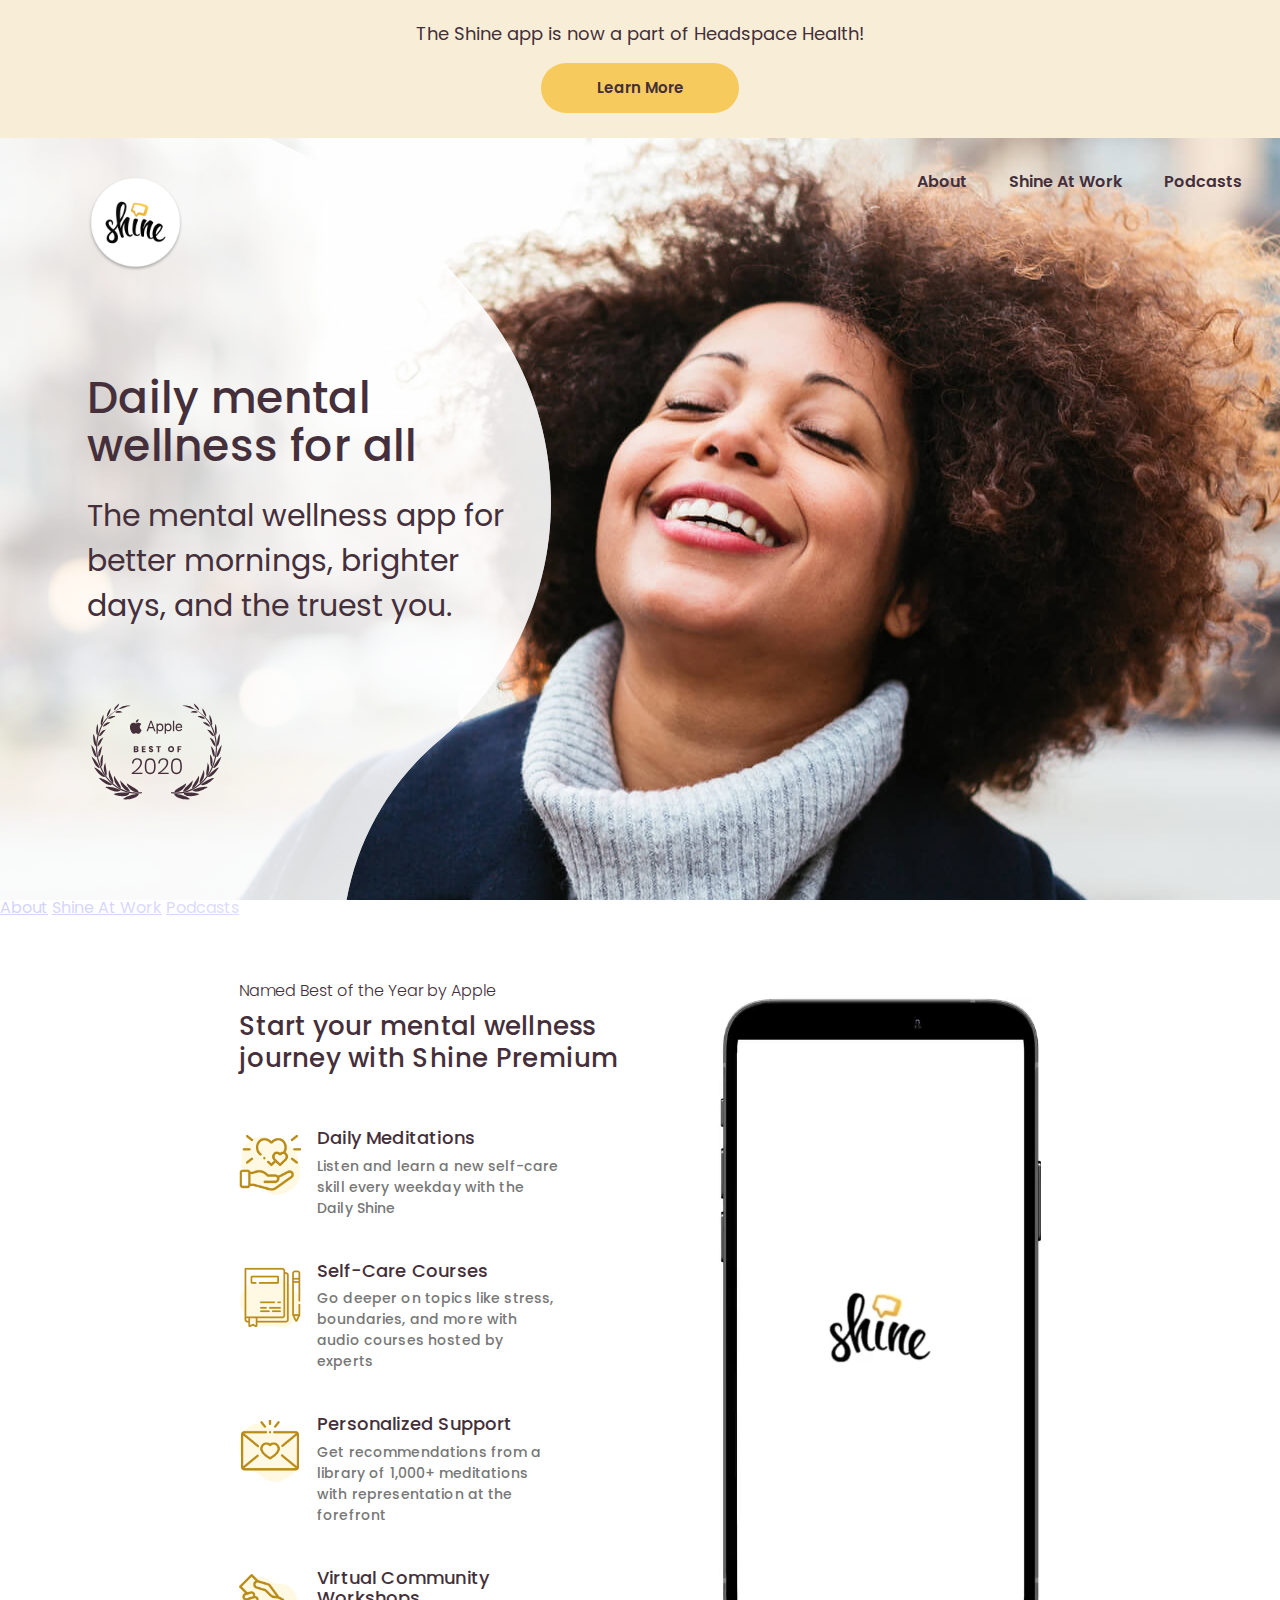
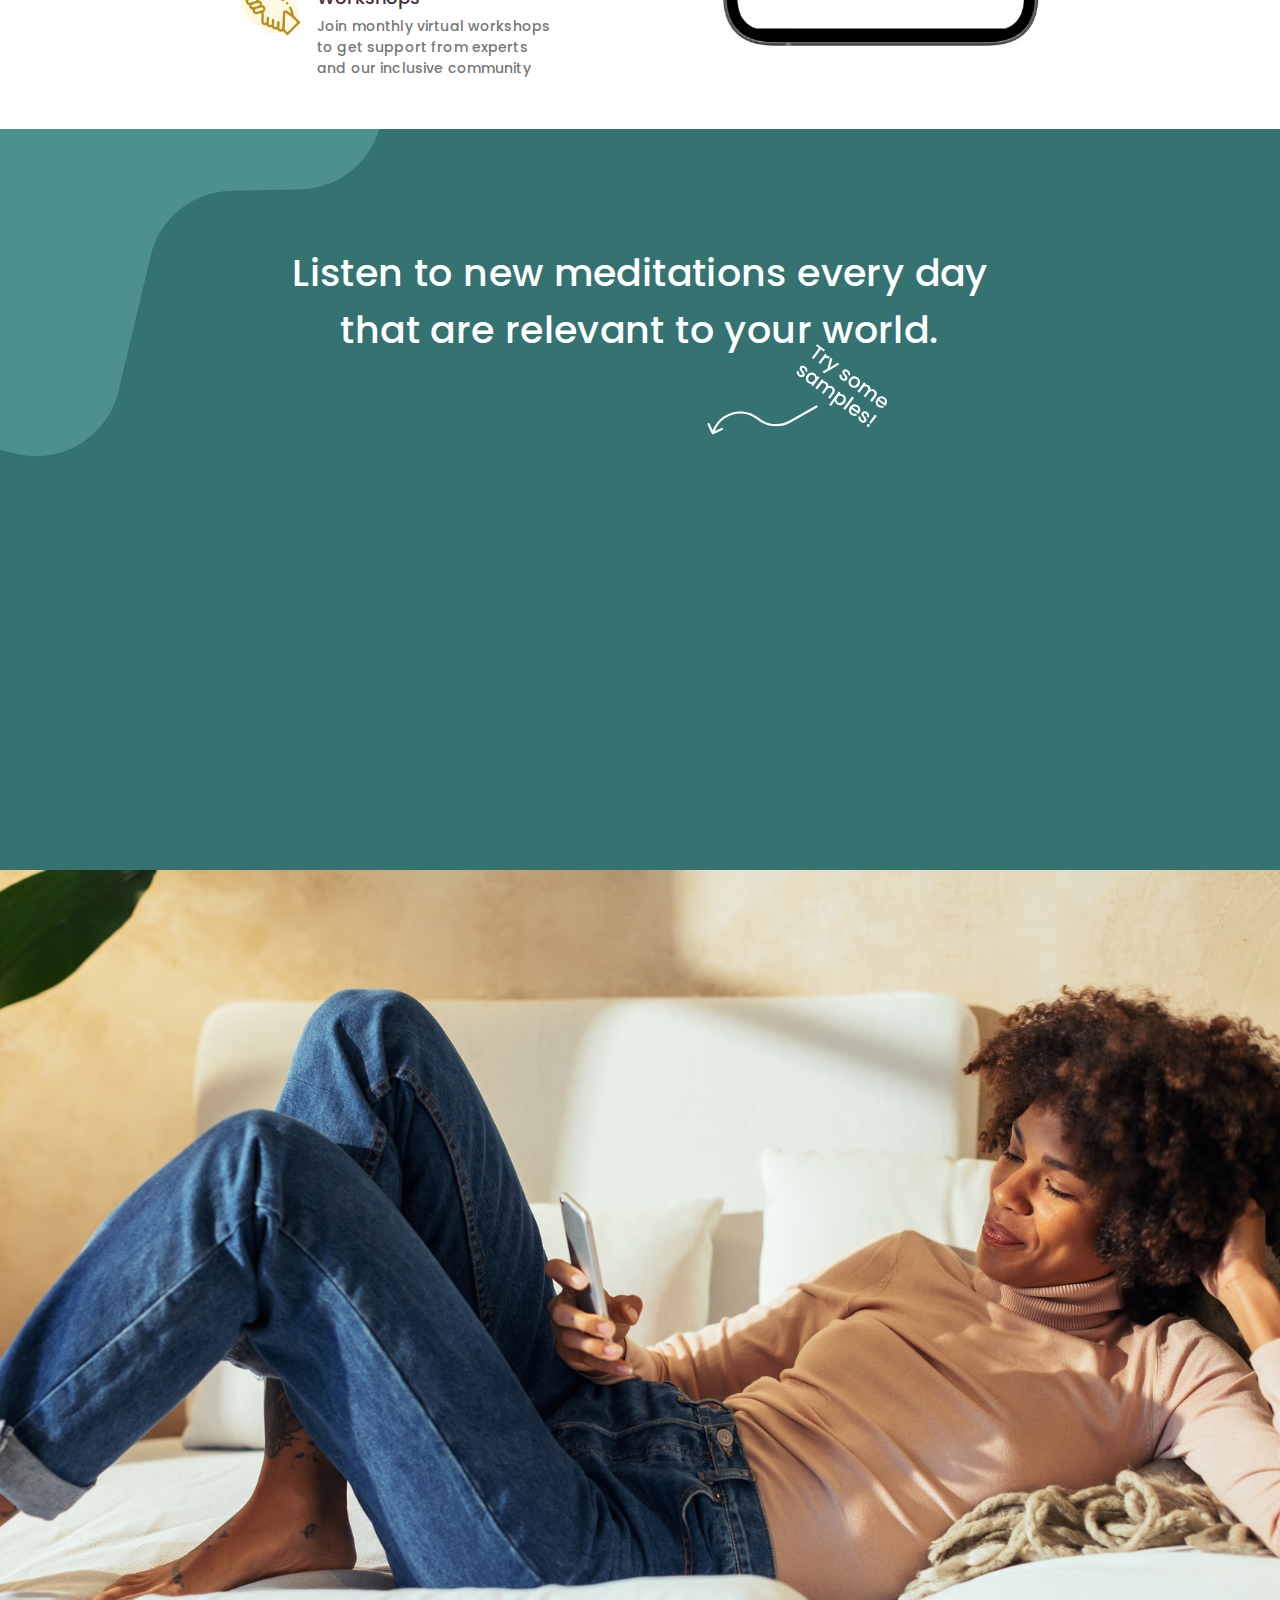
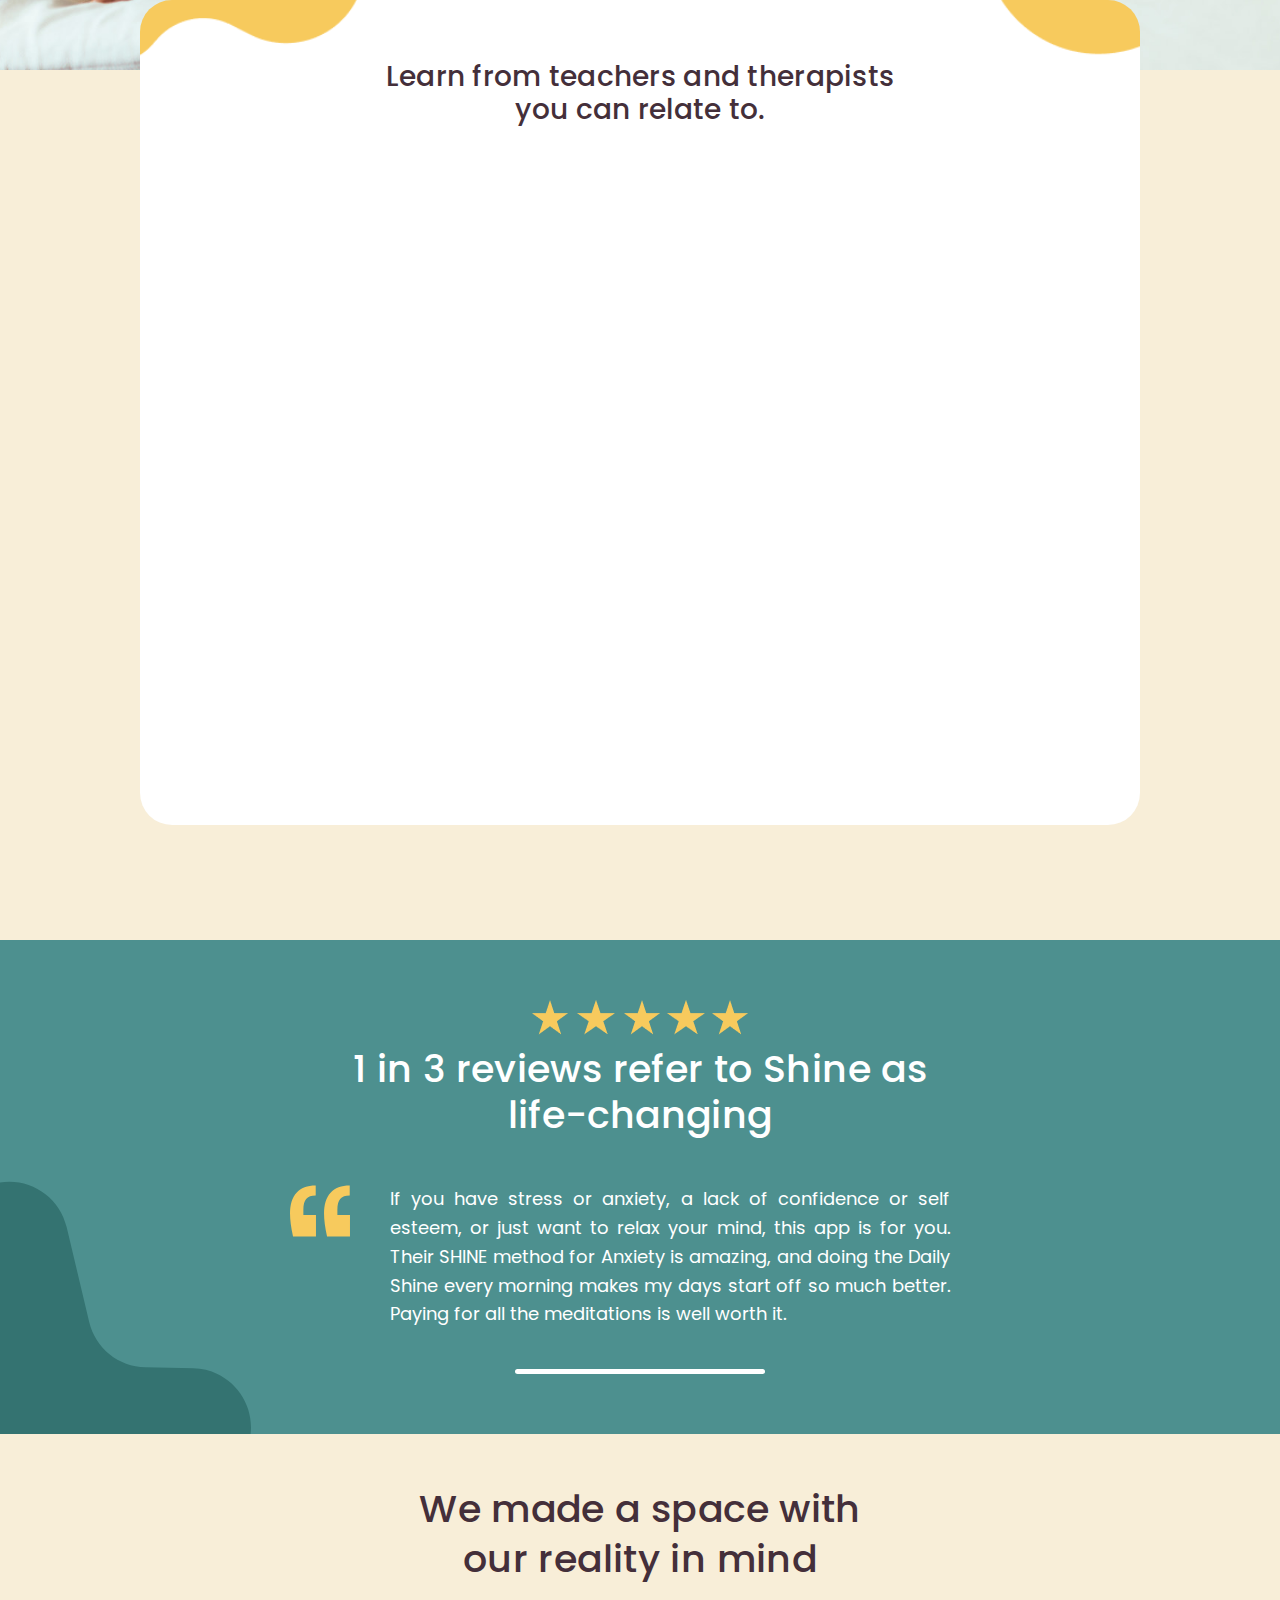
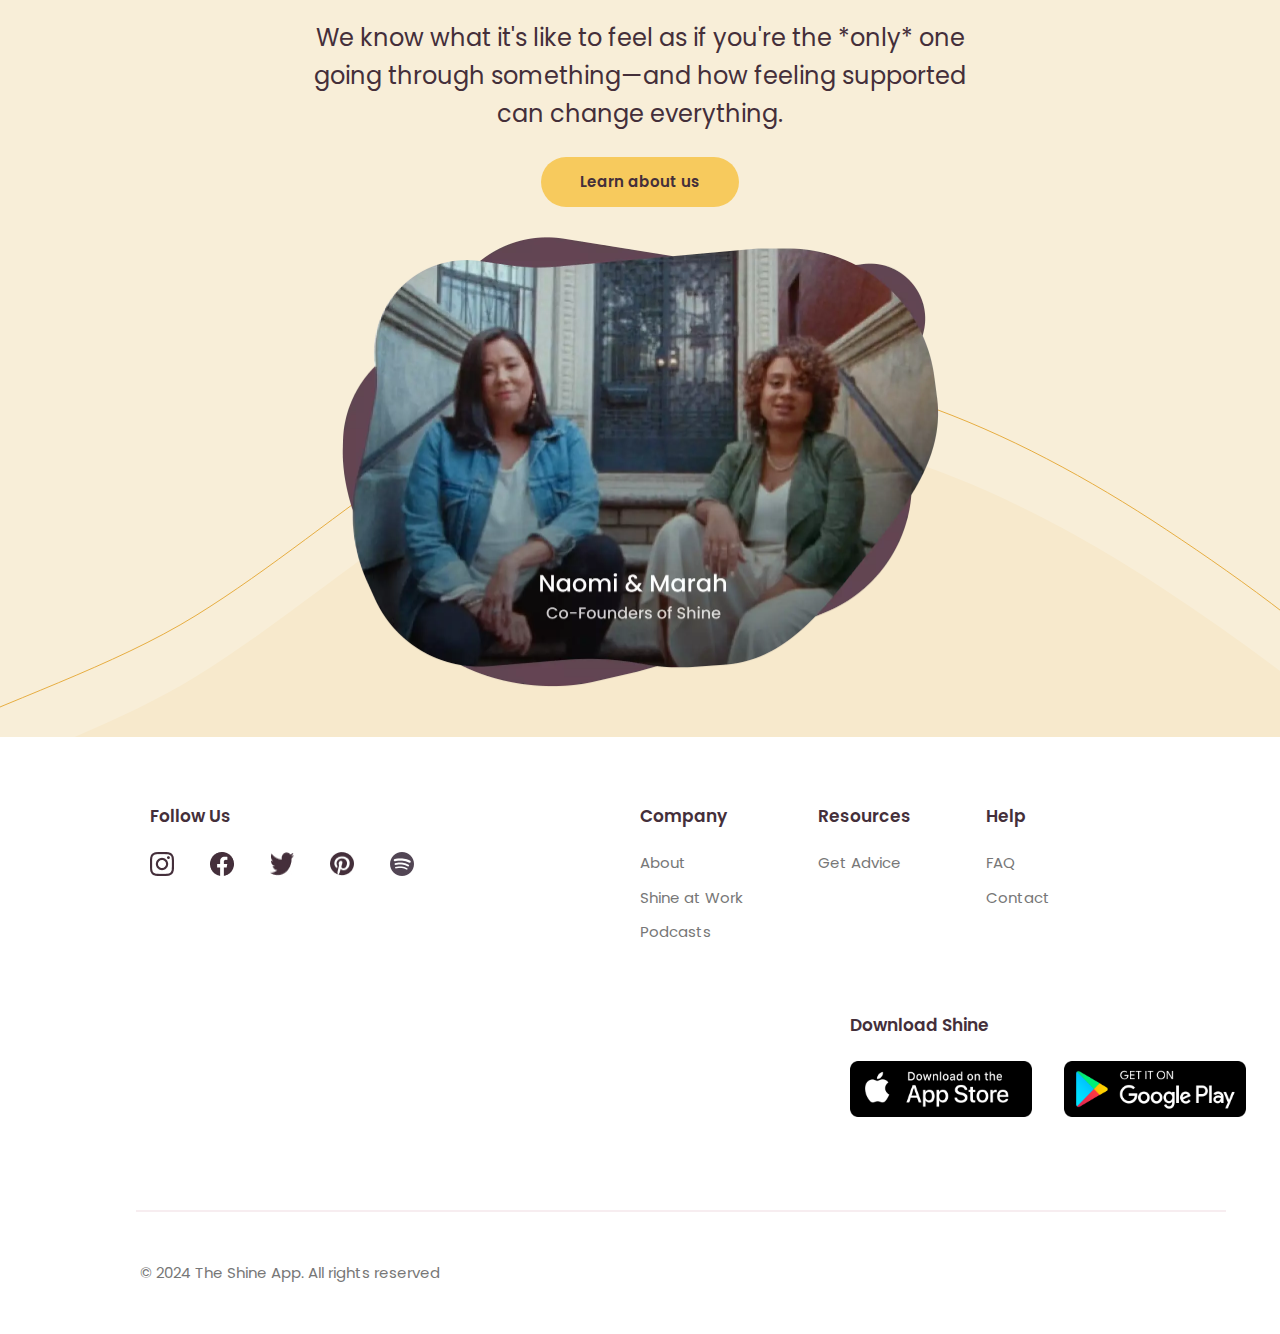
==== index.html @ 270f99bd "first commit" ====
<!DOCTYPE html>
<html lang="en">

<head>
    <meta charset="UTF-8">
    <meta name="viewport" content="width=device-width, initial-scale=1.0">
    <title>Shine | Calm Anxiety & Stress</title>
    <link rel="preconnect" href="https://fonts.googleapis.com">
    <link rel="preconnect" href="https://fonts.gstatic.com" crossorigin>
    <link
        href="https://fonts.googleapis.com/css2?family=Poppins:ital,wght@0,100;0,200;0,300;0,400;0,500;0,600;0,700;0,800;0,900;1,100;1,200;1,300;1,400;1,500;1,600;1,700;1,800;1,900&display=swap"
        rel="stylesheet">
    <link rel="stylesheet" href="reset.css">
    <link rel="stylesheet" href="style.css">
</head>

<body>
    <header class="header">
        <div class="header-yellow">
            <p class="header-yellow-paragraph">The Shine app is now a part of Headspace Health!</p>
            <button class="header-yellow-btn">Learn More</button>
        </div>
    </header>
    <main>
        <div class="first-screen-container">
            <svg width="551" height="785" fill="none" class="svg">
                <g opacity="0.9" clip-path="url(#clip0)">
                    <path
                        d="M455.409 137.593l20.507 23.854c112.828 131.241 96.575 329.398-36.131 440.5-123.924 103.75-130.777 291.961-14.728 404.453l20.814 20.17c55.683 53.98 72.308 136.7 41.801 208l-5.682 13.28c-41.912 97.95-151.024 148.43-252.814 116.98l-93.331-28.85a214.88 214.88 0 01-65.304-33.25l-364.333-272.46c-59.204-44.272-91.522-115.849-85.579-189.539l51.339-636.52c6.51-80.724 57.811-150.947 132.733-181.694l63.276-25.967c205.75-84.434 442.447-27.603 587.432 141.043z"
                        fill="#fff" fill-opacity="0.7"></path>
                    <path
                        d="M455.409 137.593l20.507 23.854c112.828 131.241 96.575 329.398-36.131 440.5-123.924 103.75-130.777 291.961-14.728 404.453l20.814 20.17c55.683 53.98 72.308 136.7 41.801 208l-5.682 13.28c-41.912 97.95-151.024 148.43-252.814 116.98l-93.331-28.85a214.88 214.88 0 01-65.304-33.25l-364.333-272.46c-59.204-44.272-91.522-115.849-85.579-189.539l51.339-636.52c6.51-80.724 57.811-150.947 132.733-181.694l63.276-25.967c205.75-84.434 442.447-27.603 587.432 141.043z"
                        fill="url(#paint0_radial)"></path>
                </g>
                <defs>
                    <radialGradient id="paint0_radial" cx="0" cy="0" r="1" gradientUnits="userSpaceOnUse"
                        gradientTransform="matrix(634.50016 24.50003 -20.54502 532.0735 -94.5 398.5)">
                        <stop stop-color="#fff" stop-opacity="0"></stop>
                        <stop offset="1" stop-color="#fff"></stop>
                    </radialGradient>
                    <clipPath id="clip0">
                        <path fill="#fff" d="M0 0h551v785H0z"></path>
                    </clipPath>
                </defs>
            </svg>
            <div class="white-container"></div>
            <nav class="first-screen-nav">
                <a href="">
                    <img class="first-screen-logo" src="./images/shine-logo.png" alt="Shine Logo">
                </a>
                <div class="first-screen-link-container">
                    <a class="first-screen-link" href="#">About</a>
                    <a class="first-screen-link" href="#">Shine At Work</a>
                    <a class="first-screen-link" href="#">Podcasts</a>
                    <a href="#menu" class="hamburger-menu">
                        <div></div>
                        <div></div>
                        <div></div>
                    </a>
                </div>
            </nav>
            <div class="first-screen-text-container">
                <h1 class="first-screen-title">Daily mental wellness for all</h1>
                <p class="first-screen-paragraph">The mental wellness app for better mornings, brighter days, and
                    the truest you.</p>
                <img class="first-screen-text-container-img" src="./images/apple-best.svg" alt="Apple Best">
            </div>
        </div>
        <nav class="menu-screen-container">
            <a class="menu-link" href="#">About</a>
            <a class="cross-button">
                <span></span>
                <span></span>
            </a>
            <a class="menu-link" href="#">Shine At Work</a>
            <a class="menu-link" href="#">Podcasts</a>
        </nav>
        <div class="second-screen-container">
            <section class="second-screen-content-container">
                <p class="second-screen-paragraph">Named Best of the Year by Apple</p>
                <h2 class="second-screen-title">Start your mental wellness journey with Shine Premium</h2>
                <article class="second-screen-article">
                    <img class="second-screen-article-img" src="./images/meditation.png" alt="meditation">
                    <div class="second-screen-article-container">
                        <h3 class="second-screen-article-title">Daily Meditations</h3>
                        <p class="second-screen-article-paragraph">Listen and learn a new self-care skill every weekday
                            with
                            the Daily Shine</p>
                    </div>
                </article>
                <article class="second-screen-article">
                    <img class="second-screen-article-img" src="./images/note.png" alt="note">
                    <div class="second-screen-article-container">
                        <h3 class="second-screen-article-title">Self-Care Courses</h3>
                        <p class="second-screen-article-paragraph">Go deeper on topics like stress, boundaries, and more
                            with audio courses hosted by experts</p>
                    </div>
                </article>
                <article class="second-screen-article">
                    <img class="second-screen-article-img" src="./images/mail.png" alt="mail">
                    <div class="second-screen-article-container">
                        <h3 class="second-screen-article-title">Personalized Support</h3>
                        <p class="second-screen-article-paragraph">Get recommendations from a library of 1,000+
                            meditations with representation at the forefront</p>
                    </div>
                </article>
                <article class="second-screen-article">
                    <img class="second-screen-article-img" src="./images/community-icon.png" alt="community">
                    <div class="second-screen-article-container">
                        <h3 class="second-screen-article-title">Virtual Community Workshops</h3>
                        <p class="second-screen-article-paragraph">Join monthly virtual workshops to get support from
                            experts and our inclusive community</p>
                    </div>
                </article>
            </section>
            <video class="video-mobile" autoplay loop playsinline muted>
                <source src="./videos/shine_video_mobile.mp4" type="video/mp4">
            </video>
        </div>
        <div class="third-screen-container">
            <h3 class="third-screen-title">Listen to new meditations every day that are relevant to your world.</h3>
            <div class="cards-container">
                <img class="some-samples-img" src="./images/library-sample-arrow.svg" alt="library-sample-arrow">
                <div class="card">
                    <img class="card-img-big" src="./images/track-purple.jpg" alt="track-purple">
                    <img class="card-img-play" src="./images/play-button.svg" alt="play-button">
                    <p class="card-text1">Tiffany Walker</p>
                    <p class="card-text2">Representation Burnout</p>
                </div>
                <div class="card">
                    <img class="card-img-big" src="./images/teal_2.jpg" alt="teal_2">
                    <img class="card-img-play" src="./images/play-button.svg" alt="play-button">
                    <p class="card-text1">Tiffany Walker</p>
                    <p class="card-text2">Focus On What You Can Control</p>
                </div>
                <div class="card">
                    <img class="card-img-big" src="./images/teal_1.jpg" alt="teal_1">
                    <img class="card-img-play" src="./images/play-button.svg" alt="play-button">
                    <p class="card-text1">Jamila Reddy</p>
                    <p class="card-text2">Conquer Your Inner Critic</p>
                </div>
                <div class="card">
                    <img class="card-img-big" src="./images/teal.jpg" alt="teal">
                    <img class="card-img-play" src="./images/play-button.svg" alt="play-button">
                    <p class="card-text1">Mel Chanté</p>
                    <p class="card-text2">Honor Your Whole Self</p>
                </div>
                <div class="card">
                    <img class="card-img-big" src="./images/track-teal.jpg" alt="track-teal">
                    <img class="card-img-play" src="./images/play-button.svg" alt="play-button">
                    <p class="card-text1">Aisha Beau</p>
                    <p class="card-text2">Love Your Small Wins</p>
                </div>
                <div class="card">
                    <img class="card-img-big" src="./images/track-purple.jpg" alt="track-purple">
                    <img class="card-img-play" src="./images/play-button.svg" alt="play-button">
                    <p class="card-text1">Jor-El Caraballo</p>
                    <p class="card-text2">Permission to Take Up Space</p>
                </div>
                <div class="card">
                    <img class="card-img-big" src="./images/teal_2.jpg" alt="track-teal">
                    <img class="card-img-play" src="./images/play-button.svg" alt="play-button">
                    <p class="card-text1">Elisha Mudly</p>
                    <p class="card-text2">Practice Acceptance</p>
                </div>
            </div>
        </div>
        <div class="fourth-screen-container">
            <img class="fourth-screen-img" src="./images/expert-section-bg-image.jpg" alt="expert-section-bg-image">
            <div class="fourth-screen-teachers">
                <div class="fourth-screen-teachers-container">
                    <h3 class="fourth-screen-teachers-title">Learn from teachers and therapists you can relate to.
                    </h3>
                    <div class="teachers">
                        <img class="teachers-img" src="./images/joy.webp" alt="joy">
                        <h3 class="teachers-title">Joy Ofodu</h3>
                        <p class="teachers-text">Daily Shine Host</p>
                    </div>
                    <div class="teachers">
                        <img class="teachers-img" src="./images/jamila.webp" alt="jamila">
                        <h3 class="teachers-title">Jamila Reddy
                        </h3>
                        <p class="teachers-text">Meditation Host
                        </p>
                    </div>
                    <div class="teachers">
                        <img class="teachers-img" src="./images/jor.webp" alt="jor">
                        <h3 class="teachers-title">Jor-El Caraballo, L.M.H.C.
                        </h3>
                        <p class="teachers-text">Therapist
                        </p>
                    </div>
                    <div class="teachers">
                        <img class="teachers-img" src="./images/elisha.webp" alt="elisha">
                        <h3 class="teachers-title">Elisha Mudly, L.M.S.W.
                        </h3>
                        <p class="teachers-text">Mindfulness Teacher
                        </p>
                    </div>
                    <div class="teachers">
                        <img class="teachers-img" src="./images/jen.webp" alt="jen">
                        <h3 class="teachers-title">Jen Kluczkowski
                        </h3>
                        <p class="teachers-text">Yoga & Meditation Teacher, Holistic Health Coach
                        </p>
                    </div>
                    <div class="teachers">
                        <img class="teachers-img" src="./images/jezz.webp" alt="jezz">
                        <h3 class="teachers-title">Jezz Chung
                        </h3>
                        <p class="teachers-text">DE&I Facilitator & Leader
                        </p>
                    </div>
                </div>
            </div>
        </div>
        <div class="fifth-screen-container">
            <img src="./images/stars.png" alt="stars">
            <h3 class="fifth-screen-title">1 in 3 reviews refer to Shine as life-changing</h3>
            <div class="chitate">
                <img class="chitate-img" src="./images/quote.svg" alt="quote">
                <p class="chitate-text" id="paragraph-0">
                    If you have stress or anxiety, a lack of confidence or self esteem, or just want to relax your mind,
                    this app is for
                    you. Their SHINE method for Anxiety is amazing, and doing the Daily Shine every morning makes my
                    days start off so much
                    better. Paying for all the meditations is well worth it.
                </p>
                <p class="chitate-text" id="paragraph-1">
                    I have purchased reflection journals and listened to other apps but this one is different. This app
                    is perfect because
                    in their voices is my voice, my experiences. Every episode so far has resonated deeply with me as a
                    Latina who often
                    suffers from imposter syndrome.
                </p>
                <p class="chitate-text" id="paragraph-2">
                    This is so worth it! So inclusive and specific!! The amount of support and help is amazing. Great
                    community. I can't
                    afford therapy and this has helped me more than any therapist. I loved it so much I bought my twin
                    sister and bestie a
                    membership.
                </p>
                <p class="chitate-text" id="paragraph-3">I was never really taught anything about self-care or
                    self-healing nor healthy
                    coping skills. This
                    app has really helped
                    open that door for me. I'm a single mother of 5 so life can really be challenging at times, Shine
                    helps ground me and
                    remind me I'm in control.</p>
                <p class="chitate-text" id="paragraph-4">
                    All the mental health tools I was searching for put together into one amazing app. It's a gratitude
                    journal,
                    inspirational podcast library, meditation library, daily affirmation subscription, and community of
                    mental health
                    positive people. Please give this a try!
                </p>
            </div>
            <div class="progress-bar">
                <div class="progress"></div>
            </div>
        </div>
        <div class="sixth-screen-container">
            <h3 class="sixth-screen-title">We made a space with our reality in mind</h3>
            <p class="sixth-screen-paragraph">We know what it's like to feel as if you're the *only* one going through
                something—and how feeling
                supported can change
                everything.</p>
            <button class="header-yellow-btn sixth-screen-btn">Learn about us</button>
            <img class="sixth-screen-img" src="./images/naomi_and_marah.webp" alt="naomi_and_marah">
        </div>
    </main>
    <footer class="footer-container">
        <div class="bottom-container">
            <div class="follow-us-container">
                <p class="follow-us-title">Follow Us</p>
                <img class="follow-us-img" src="./images/instagram-icon.jpg" alt="instagram-icon">
                <img class="follow-us-img" src="./images/facebook-icon.jpg" alt="facebook-icon">
                <img class="follow-us-img" src="./images/twitter-icon.jpg" alt="twitter-icon">
                <img class="follow-us-img" src="./images/pinterest-icon.jpg" alt="pinterest-icon">
                <img class="follow-us-img" src="./images/spotify-icon.jpg" alt="spotify-icon">
            </div>
            <div class="other-info-container">
                <div class="company-info-container">
                    <p class="company-info-title">Company</p>
                    <a class="company-info-link" href="#">About</a>
                    <a class="company-info-link" href="#">Shine at Work</a>
                    <a class="company-info-link" href="#">Podcasts</a>
                </div>
                <div class="resources-info-container">
                    <p class="resources-info-title">Resources</p>
                    <a class="resources-info-link" href="#">Get Advice</a>
                </div>
                <div class="help-info-container">
                    <p class="help-info-title">Help</p>
                    <a class="help-info-link" href="#">FAQ</a>
                    <a class="help-info-link" href="#">Contact</a>
                </div>
            </div>
            <div class="download-shine-container">
                <p class="download-shine-title">Download Shine
                </p>
                <div class="download-shine-btn">
                    <a href="#"><img class="download-shine-img" src="./images/apple-store-badge-with-border.png"
                            alt="apple-store-badge-with-border"></a>
                    <a href="#"><img class="download-shine-img" src="./images/google-play-badge.png"
                            alt="google-play-badge"></a>
                </div>
            </div>
        </div>
        <div class="line-bottom">
        </div>
        <div class="shine-app">
            <p class="shine-app-text">© 2024 The Shine App. All rights reserved</p>
        </div>
    </footer>
    <script>
        document.addEventListener("DOMContentLoaded", function () {
            const cards = document.querySelectorAll('.cards-container .card');
            const teachers = document.querySelectorAll('.teachers');
            const observer = new IntersectionObserver((entries, observer) => {
                entries.forEach((entry, index) => {
                    if (entry.isIntersecting) {
                        // Додаємо затримку для кожної картки
                        setTimeout(() => {
                            entry.target.classList.add('show');
                        }, index * 200); // 200ms затримки між появою кожної картки

                        observer.unobserve(entry.target);
                    }
                });
            }, {
                threshold: 0.1
            });

            cards.forEach(card => {
                observer.observe(card);
            });
            teachers.forEach(teacher => {
                observer.observe(teacher);
            });
        });
    </script>
    <script>
        const paragraphs = document.querySelectorAll('.chitate-text');
        const progressBar = document.querySelector('.progress');
        let currentIndex = 0;
        const duration = 10000; // Тривалість анімації прогрес-бару

        function showParagraph(index) {
            // Показуємо тільки потрібний параграф
            paragraphs.forEach((p, i) => {
                p.classList.toggle('active', i === index);
            });

            // Перезапускаємо прогрес-бар
            progressBar.style.transition = 'none'; // Вимикаємо анімацію для миттєвого скидання
            progressBar.style.width = '0%'; // Скидаємо прогрес
            setTimeout(() => {
                progressBar.style.transition = `width ${duration}ms linear`; // Встановлюємо анімацію знову
                progressBar.style.width = '100%'; // Починаємо заповнення
            }, 50); // Невелика затримка для перезапуску
        }

        function nextParagraph() {
            currentIndex = (currentIndex + 1) % paragraphs.length;
            showParagraph(currentIndex);
        }

        // Початкова ініціалізація
        showParagraph(currentIndex);

        // Кожні 10 секунд змінюємо параграф
        setInterval(nextParagraph, duration);

    </script>
    <script>
        const burgerMenu = document.querySelector('.hamburger-menu');
        const menuScreen = document.querySelector('.menu-screen-container');
        const crossButton = document.querySelector('.cross-button');

        // Відкриття меню
        burgerMenu.addEventListener('click', () => {
            menuScreen.classList.add('open');
            document.body.style.overflow = 'hidden'; // Блокуємо вертикальний скрол
        });

        // Закриття меню
        crossButton.addEventListener('click', () => {
            menuScreen.classList.remove('open');
            document.body.style.overflow = ''; // Відновлюємо вертикальний скрол
        });
    </script>
</body>

</html>
---- style.css ----
body {
    margin: 0;
    font-family: Poppins, sans-serif;
    overflow-x: hidden;
    width: 100vw;
}

.header-yellow {
    display: flex;
    flex-direction: column;
    justify-content: center;
    align-items: center;
    background-color: rgb(248, 238, 216);
    height: 98px;
    padding: 20px;
}

.header-yellow-paragraph {
    margin: 0;
    font-size: 18px;
    font-weight: normal;
    font-style: normal;
    margin-bottom: 20px;
    color: rgb(68, 47, 58);
    text-align: center;
}

.header-yellow-btn {
    background-color: rgb(247, 202, 93);
    border: none;
    border-radius: 47px;
    font-family: Poppins, sans-serif;
    font-size: 15px;
    font-weight: 600;
    line-height: 22px;
    color: rgb(68, 47, 58);
    cursor: pointer;
    box-sizing: border-box;
    width: 198px;
    height: 50px;
    transition: background-color 0.5s;
}

.header-yellow-btn:hover {
    background: rgb(228, 164, 44);
    cursor: pointer;
}

.first-screen-container {
    background-image: url(./images/bg_first_screen.jpg);
    background-position: center -120px;
    display: block;
    position: relative;
    /* width: 100vw; */
}

.svg {
    position: absolute;
    z-index: 1;
}

.first-screen-nav {
    position: relative;
    display: flex;
    justify-content: space-between;
    z-index: 2;
}

.first-screen-logo {
    width: 97px;
    height: 97px;
    margin-left: 87px;
    margin-top: 36px;
}

.first-screen-link-container {
    margin-top: 36px;
}

.first-screen-link {
    margin-right: 38px;
    text-decoration: none;
    color: rgb(68, 47, 58);
    font-style: normal;
    font-weight: 600;
    font-size: 16px;
    transition: color 0.3s linear;
    padding-bottom: 3px;
    border-bottom: 2px solid transparent;
}

.first-screen-link:hover {
    border-bottom: 2px solid;
}

.hamburger-menu {
    width: 26.65px;
    height: 26.65px;
    display: none;
    flex-direction: column;
    justify-content: space-around;
    cursor: pointer;
    margin-top: 5px;
    margin-right: 45px;
}

.hamburger-menu div {
    display: block;
    width: 100%;
    height: 2px;
    /* Висота кожної лінії */
    background-color: black;
    /* Чорний колір ліній */
}

.first-screen-text-container {
    position: relative;
    display: flex;
    flex-direction: column;
    z-index: 2;
    margin-left: 87px;
    margin-top: 100px;
}

.first-screen-title {
    width: 410px;
    color: rgb(68, 47, 58);
    font-size: 44px;
    font-style: normal;
    font-weight: 500;
    letter-spacing: 0.44px;
    line-height: 48.4px;
    margin-bottom: 22px;
}

.first-screen-paragraph {
    width: 425px;
    font-size: 30px;
    font-style: normal;
    font-weight: 400;
    color: rgb(68, 47, 58);
    margin-bottom: 74px;
    line-height: 45px;
}

.first-screen-text-container-img {
    width: 139px;
    height: 101px;
    margin-bottom: 97px;
}

.second-screen-container {
    display: flex;
    justify-content: center;
    flex-direction: row;
    margin: 50px 0;
}

.video-mobile {
    width: 322px;
    margin-left: 40px;
}

.second-screen-content-container {
    max-width: 440px;
}

.second-screen-paragraph {
    color: rgb(68, 47, 58);
    font-size: 16px;
    font-style: normal;
    font-weight: 300;
    line-height: 17.6px;
    margin-top: 16px;
    margin-bottom: 12px;
}

.second-screen-title {
    color: rgb(68, 47, 58);
    font-size: 26px;
    font-style: normal;
    font-weight: 500;
    letter-spacing: 0.26px;
    line-height: 31.2px;
    margin-bottom: 60px;
}

.second-screen-article {
    display: flex;
    flex-direction: row;
    max-width: 320px;
    margin-bottom: 48px;
}

.second-screen-article-img {
    width: 62px;
    height: 62px;
}

.second-screen-article-container {
    margin-left: 16px;
}

.second-screen-article-title {
    margin-top: -6px;
    margin-bottom: 8px;
    color: rgb(68, 47, 58);
    font-size: 18px;
    font-style: normal;
    font-weight: 500;
    letter-spacing: 0.18px;
    line-height: 19.8px;
}

.second-screen-article-paragraph {
    color: rgb(119, 119, 119);
    font-size: 14px;
    font-style: normal;
    font-weight: 500;
    letter-spacing: 0.14px;
    line-height: 21px;
}

.second-screen-article:last-of-type {
    margin-bottom: 0;
}

.third-screen-container {
    background-image: url(./images/green_bg.svg);
    background-repeat: no-repeat;
    background-position: left top;
    background-size: 30%;
    background-color: rgb(52, 115, 113);
    display: flex;
    flex-direction: column;
    justify-content: start;
    align-items: center;
    /* max-width: 1824px; */
    padding-bottom: 80px;
}

.third-screen-title {
    color: rgb(255, 255, 255);
    font-size: 38px;
    font-style: normal;
    font-weight: 500;
    letter-spacing: 0.38px;
    line-height: 57px;
    max-width: 696px;
    text-align: center;
    margin-top: 115px;
    margin-bottom: 115px;
}

.some-samples-img {
    position: absolute;
    width: 213px;
    height: 150px;
    right: 0;
    bottom: 315px;
    z-index: 5;
    margin-right: 365px;
    animation: shake 4s infinite;
}

@keyframes shake {

    0%,
    90% {
        transform: translateY(0);
    }

    92.5% {
        transform: translateY(-10px);
    }

    95% {
        transform: translateY(10px);
    }

    97.5% {
        transform: translateY(-10px);
    }

    100% {
        transform: translateY(0);
    }
}

.cards-container {
    display: flex;
    justify-content: flex-start;
    /* Зміна вирівнювання на початок */
    align-items: center;
    position: relative;
    max-width: 100%;
    /* Додаємо обмеження ширини контейнера */
    padding: 0 5px;
    /* Додаємо відступи, щоб карточки не доходили до країв */
    box-sizing: border-box;
}

.card {
    position: relative;
    background-color: white;
    margin: 0 10px;
    border-radius: 5px;
    max-width: 354px;
    min-height: 317px;
    transition: transform 0.5s ease;
}

.card-img-big {
    z-index: 1;
    cursor: pointer;
    margin: 18px;
}

.card-img-play {
    position: absolute;
    top: 50%;
    left: 50%;
    transform: translate(-50%, -120%);
    z-index: 2;
    cursor: pointer;
}

.card-text1 {
    margin-left: 15px;
    margin-right: 15px;
    margin-top: 0;
    margin-bottom: 10px;
    color: rgb(119, 119, 119);
    font-size: 14px;
    font-style: normal;
    font-weight: 500;
    line-height: 18.2px;
}

.card-text2 {
    margin-top: 10px;
    margin-left: 15px;
    margin-right: 15px;
    margin-bottom: 40px;
    color: rgb(25, 25, 25);
    font-size: 24px;
    font-style: normal;
    font-weight: 600;
    line-height: 31.2px;
}

.card:nth-of-type(2)>.card-text2 {
    margin-top: 0;
    margin-bottom: 10px;
}

.card:nth-of-type(2)>.card-text1 {
    margin-bottom: 5px;
}

.card:nth-of-type(6)>.card-text2 {
    margin-top: 0;
    margin-bottom: 10px;
}

.card:nth-of-type(6)>.card-text1 {
    margin-bottom: 5px;
}

/* .card:last-of-type {
    max-width: 330px;
    margin-right: 0;
}

.card:last-of-type>.card-img-big {
    max-width: 290px;
} */

.cards-container .card {
    opacity: 0;
    transform: translateY(50px);
    /* Початкове положення з анімацією появи */
    transition: opacity 0.5s ease, transform 0.5s ease;
    position: relative;
}

.cards-container .card.show {
    opacity: 1;
    transform: translateY(0);
    /* Картка з'являється, переміщуючись вгору */
}

.card:hover {
    transform: translateY(-15px);
    /* Піднімається при наведенні */
}

/* Щоб поєднати обидві анімації, потрібно врахувати обидва стани */
.cards-container .card.show:hover {
    transform: translateY(-15px);
    /* Застосовує підйом при наведенні після появи */
}

/* Заміна зображення при наведенні на картку */
.cards-container .card:hover .card-img-play {
    content: url('./images/play-button-hover.svg');
    /* Темніша версія кнопки */
}

.fourth-screen-container {
    display: flex;
    justify-content: center;
    align-items: center;
    flex-direction: column;
    background-color: rgb(248, 238, 216);
}

.fourth-screen-img {
    /* width: 1824px; */
    width: 100vw;
    height: 800px;
    object-fit: cover;
}

.fourth-screen-teachers-container {
    display: flex;
    flex-flow: wrap;
    justify-content: center;
    max-width: 952px;
    background-color: rgb(255, 255, 255);
    background-image: url(./images/bg-4-block.png);
    background-repeat: no-repeat;
    background-size: contain;
    border-radius: 32px;
    margin-top: -70px;
    margin-bottom: 115px;
    padding: 0 24px;
}

.fourth-screen-teachers-title {
    color: rgb(68, 47, 58);
    font-size: 28px;
    font-style: normal;
    font-weight: 500;
    letter-spacing: 0.28px;
    line-height: 33.6px;
    /* margin-left: 200px; */
    margin-top: 60px;
    margin-bottom: 55px;
    max-width: 550px;
    text-align: center;
    margin-right: 150px;
    margin-left: 150px;
}

.teachers {
    display: flex;
    justify-content: center;
    align-items: center;
    flex-direction: column;
    margin-bottom: 35px;
    max-width: 260px;
    width: 100%;
    height: 100%;
    box-sizing: border-box;
    flex-shrink: 0;
    opacity: 0;
    transform: translateY(50px);
    /* Початкове положення з анімацією появи */
    transition: opacity 0.5s ease, transform 0.5s ease;
}

.teachers.show {
    opacity: 1;
    transform: translateY(0);
    /* Елемент з'являється */
}

.teachers-img {
    width: 180px;
    height: 180px;
}

.teachers-title {
    display: block;
    color: rgb(68, 47, 58);
    font-size: 18px;
    font-style: normal;
    font-weight: 500;
    line-height: 27px;
    margin-top: 27px;
    margin-bottom: 2px;
    text-align: center;
    max-width: 260px;
    box-sizing: border-box;
}

.teachers-text {
    display: block;
    color: rgb(119, 119, 119);
    font-size: 16px;
    font-style: normal;
    font-weight: 400;
    line-height: 24px;
    margin-top: 2px;
    text-align: center;
    max-width: 260px;
    box-sizing: border-box;
}

.teachers:nth-of-type(5) {
    margin-bottom: 10px;
}

.teachers:nth-of-type(4),
.teachers:nth-of-type(5),
.teachers:nth-of-type(6) {
    margin-bottom: 60px;
}

.fifth-screen-container {
    display: flex;
    justify-content: center;
    align-items: center;
    flex-direction: column;
    background-image: url(./images/social-proof-section-blob.svg);
    background-repeat: no-repeat;
    background-position: left bottom;
    background-size: 20%;
    background-color: rgb(77, 144, 143);
    padding: 60px 0px;
}

.fifth-screen-title {
    margin: 8px 15px;
    color: rgb(255, 255, 255);
    font-size: 38px;
    font-style: normal;
    font-weight: 500;
    letter-spacing: 0.38px;
    line-height: 45.6px;
    text-align: center;
    max-width: 660px;
}

.chitate {
    display: flex;
    flex-direction: row;
    justify-content: center;
    position: relative;
}

.chitate-img {
    width: 60px;
    height: 51.5px;
    margin-top: 40px;
}

.chitate-content {
    position: relative;
}

.chitate-text {
    color: rgb(255, 255, 255);
    font-size: 18px;
    font-style: normal;
    font-weight: 400;
    line-height: 28.8px;
    padding: 40px 40px 20px 40px;
    max-width: 560px;
    text-align: justify;
    display: none;
}

.chitate-text.active {
    display: block;
}

.progress-bar {
    position: relative;
    width: 250px;
    height: 5px;
    background-color: rgba(52, 115, 113);
    margin-top: 20px;
    overflow: hidden;
    border-radius: 5px;
}

.progress {
    width: 0%;
    height: 100%;
    background-color: #ffffff;
    transition: width 10s linear;
}

.sixth-screen-container {
    background-color: rgb(248, 238, 216);
    padding: 50px;
    display: flex;
    justify-content: center;
    align-items: center;
    flex-direction: column;
    background-image: url(./images/shine-founders-background-blob.svg);
    background-origin: padding-box;
    background-position-x: 50%;
    background-position-y: 100%;
    background-repeat: no-repeat;
    background-size: 100%;
}

.sixth-screen-title {
    color: rgb(68, 47, 58);
    font-size: 38px;
    font-style: normal;
    font-weight: 500;
    letter-spacing: 0.38px;
    line-height: 49.4px;
    text-align: center;
    margin-bottom: 36px;
    max-width: 495px;
}

.sixth-screen-paragraph {
    color: rgb(68, 47, 58);
    font-size: 24px;
    font-style: normal;
    font-weight: 400;
    line-height: 38px;
    text-align: center;
    margin-bottom: 24px;
    max-width: 700px;
}

.sixth-screen-btn {
    margin-bottom: 30px;
}

.sixth-screen-img {
    width: 600px;
    height: 450.5px;
}

.footer-container {
    background-color: rgb(255, 255, 255);
}

.bottom-container {
    margin: 50px 150px;
    display: flex;
    flex-direction: row;
    flex-wrap: wrap;
}

.follow-us-container {
    width: 100%;
    max-width: 701px;
}

.follow-us-title {
    color: rgb(68, 47, 58);
    font-size: 17px;
    font-style: normal;
    font-weight: 600;
    line-height: 24px;
    margin-top: 17px;
    margin-bottom: 24px;
    width: 701px;
}

.follow-us-img {
    width: 24px;
    height: 24px;
    margin-right: 32px;
}

.other-info-container {
    display: flex;
    flex-direction: row;
    max-width: 850px;
    width: 100%;
}

.follow-us-container,
.other-info-container {
    flex: 1;
    /* Забезпечує рівний поділ простору між цими блоками */
    min-width: 300px;
    /* Мінімальна ширина, щоб блоки не зламувалися на дуже малих екранах*/
}

.company-info-container,
.resources-info-container,
.help-info-container {
    display: flex;
    flex-direction: column;
}

.company-info-container {
    width: 221.5px;
}

.company-info-title {
    color: rgb(68, 47, 58);
    font-size: 17px;
    font-style: normal;
    font-weight: 600;
    line-height: 24px;
    margin-top: 17px;
    margin-bottom: 24px;
}

.company-info-link {
    color: rgb(119, 119, 119);
    cursor: pointer;
    font-size: 15px;
    font-style: normal;
    font-weight: 400;
    line-height: 22.5px;
    text-align: left;
    text-decoration-color: rgb(119, 119, 119);
    text-decoration-line: none;
    text-decoration-style: solid;
    text-decoration-thickness: auto;
    margin-bottom: 12px;
}

.company-info-link:hover {
    color: rgb(68, 47, 58);
    text-decoration: underline;
}

.resources-info-container {
    width: 209px;
}

.resources-info-title {
    color: rgb(68, 47, 58);
    font-size: 17px;
    font-style: normal;
    font-weight: 600;
    line-height: 24px;
    margin-top: 17px;
    margin-bottom: 24px;
}

.resources-info-link {
    color: rgb(119, 119, 119);
    cursor: pointer;
    font-size: 15px;
    font-style: normal;
    font-weight: 400;
    line-height: 22.5px;
    text-align: left;
    text-decoration-color: rgb(119, 119, 119);
    text-decoration-line: none;
    text-decoration-style: solid;
    text-decoration-thickness: auto;
    margin-bottom: 12px;
}

.resources-info-link:hover {
    color: rgb(68, 47, 58);
    text-decoration: underline;
}

.help-info-container {
    width: 180px;
}

.help-info-title {
    color: rgb(68, 47, 58);
    font-size: 17px;
    font-style: normal;
    font-weight: 600;
    line-height: 24px;
    margin-top: 17px;
    margin-bottom: 24px;
}

.help-info-link {
    color: rgb(119, 119, 119);
    cursor: pointer;
    font-size: 15px;
    font-style: normal;
    font-weight: 400;
    line-height: 22.5px;
    text-align: left;
    text-decoration-color: rgb(119, 119, 119);
    text-decoration-line: none;
    text-decoration-style: solid;
    text-decoration-thickness: auto;
    margin-bottom: 12px;
}

.help-info-link:hover {
    color: rgb(68, 47, 58);
    text-decoration: underline;
}

.download-shine-container {
    /* width: 850px; */
    width: 100%;
    margin: 40px 0;
    margin-left: 700px;
}

.download-shine-title {
    color: rgb(68, 47, 58);
    font-size: 17px;
    font-style: normal;
    font-weight: 600;
    line-height: 24px;
    margin-top: 17px;
    margin-bottom: 24px;
}

.download-shine-img {
    width: 182px;
    height: 56px;
    margin-right: 32px;
}

.download-shine-btn {
    display: flex;
    flex-direction: row;
}

.line-bottom {
    border: 1px solid rgb(247, 237, 240);
    width: 85%;
    margin: 9px 136px;
}

.shine-app {
    display: flex;
    justify-content: flex-start;
    margin: 50px 0;
    margin-left: 140px;
}

.shine-app-text {
    color: rgb(119, 119, 119);
    font-size: 15px;
    font-style: normal;
    font-weight: 400;
    line-height: 22.5px;
}



@media (max-width: 1048px) {
    .first-screen-link {
        display: none;
    }

    .hamburger-menu {
        display: flex;
    }

    .menu-screen-container {
        position: fixed;
        top: 138px;
        left: -100%;
        width: 100%;
        height: 100%;
        background-color: rgb(248, 238, 216);
        display: flex;
        justify-content: center flex-start;
        flex-direction: column;
        align-items: center;
        transition: left 0.5s ease;
        z-index: 1000;
    }

    .menu-screen-container.open {
        left: 0;
    }

    .menu-link {
        margin-top: 43px;
        text-decoration: none;
        color: rgb(0, 0, 0);
        font-style: normal;
        font-weight: 600;
        font-size: 18px;
        transition: color 0.3s linear;
        padding-bottom: 3px;
        border-bottom: 2px solid transparent;
    }

    .menu-link:hover {
        border-bottom: 2px solid;
    }

    .hamburger-menu {
        display: flex;
        flex-direction: column;
        justify-content: space-around;
        cursor: pointer;
        margin-top: 5px;
        margin-right: 45px;
    }

    .hamburger-menu div {
        width: 100%;
        height: 2px;
        background-color: black;
    }

    .cross-button {
        position: absolute;
        top: 40px;
        right: 45px;
        width: 26.65px;
        height: 26.65px;
        cursor: pointer;
    }

    .cross-button span {
        position: absolute;
        width: 100%;
        height: 2px;
        background-color: black;
        top: 50%;
        left: 50%;
        transform-origin: center;
    }

    .cross-button span:first-child {
        transform: translate(-50%, -50%) rotate(45deg);
    }

    .cross-button span:last-child {
        transform: translate(-50%, -50%) rotate(-45deg);
    }

    .fourth-screen-teachers-container {
        margin-left: -18px;
    }

    .fourth-screen-img {
        height: 575px;
    }

    .some-samples-img {
        margin-right: 220px;
    }

    .download-shine-container {
        margin-left: 360px;
    }

    .bottom-container {
        margin: 50px 80px;
    }

    .line-bottom {
        width: 83%;
        margin: 9px 80px;
    }

    .shine-app {
        margin-left: 80px;
    }

    .follow-us-container {
        width: 100%;
        max-width: 362px;
    }

    .company-info-container {
        width: 154px;
    }

    .resources-info-container {
        width: 141px;
    }

}

@media only screen and (max-width: 990px) {
    .fourth-screen-teachers-container {
        max-width: 778px;
    }

    .teachers {
        max-width: 195px;
        width: 100%;
    }

    .teachers-img {
        width: 120px;
        height: 120px;
    }

    .some-samples-img {
        width: 142px;
        height: 100px;
        margin-right: 170px;
    }

    .fourth-screen-img {
        height: 530px;
    }
}

@media only screen and (max-width: 750px) {
    .fourth-screen-teachers-container {
        max-width: 579px;
        padding: 0 27px;
    }

    .fourth-screen-teachers-title {
        margin-top: 60px;
        margin-bottom: 55px;
        margin-left: 0;
        margin-right: 0;
    }

    .second-screen-container {
        margin: 50px 36px;
    }

    .video-mobile {
        margin: 0;
    }

    .second-screen-content-container {
        max-width: 336px;
    }

    .card {
        max-width: 224px;
        min-height: 180px;
    }

    .card-img-big {
        max-width: 201.5px;
        margin: 10px;
    }

    .card-img-play {
        transform: translate(-50%, -140%);
        width: 45px;
        height: 45px;
    }

    .card-text1 {
        margin-left: 11px;
        margin-right: 11px;
        margin-top: 0;
        margin-bottom: 10px;
        color: rgb(119, 119, 119);
        font-size: 12px;
        font-style: normal;
        font-weight: 500;
        line-height: 15.6px;
    }

    .card-text2 {
        margin-top: 10px;
        margin-left: 11px;
        margin-right: 11px;
        margin-bottom: 5px;
        color: rgb(25, 25, 25);
        font-size: 18px;
        font-style: normal;
        font-weight: 600;
        line-height: 23.4px;
    }

    .some-samples-img {
        top: -100px;
        margin-right: 123px;
    }

    .third-screen-container {
        padding-bottom: 20px;
    }

    .third-screen-title {
        max-width: 658px;
        margin-top: 50px;
    }

    .fourth-screen-img {
        height: 412px;
    }

    .chitate {
        flex-direction: column;
        align-items: center;
    }

    .chitate-img {
        width: 38px;
        height: 32px;
        margin-top: 10px;
        margin-bottom: -25px;
    }

    .chitate-text {
        padding: 0;
        padding-top: 37px;
        max-width: 647px;
    }

    .bottom-container {
        margin: 30px 50px;
    }

    .other-info-container {
        display: flex;
        flex-wrap: wrap;
        max-width: 618px;
        width: 100%;
    }

    .follow-us-container {
        max-width: 618px;
        width: 100%;
        margin-bottom: 40px;
        margin-right: 50px;
    }

    .follow-us-title {
        width: 618px;
    }

    .company-info-container {
        max-width: 250px;
        width: 100%;
        margin-right: 80px;
    }

    .company-info-title {
        max-width: 309px;
        width: 100%;
    }

    .resources-info-container {
        max-width: 250px;
        width: 100%;
    }

    .help-info-container {
        max-width: 370px;
        width: 100%;
    }

    .download-shine-container {
        margin-left: 0;
    }

    .download-shine-img {
        width: 160px;
        height: 46px;
        margin-right: 150px;
    }

    .line-bottom {
        margin-left: 50px;
    }

    .shine-app {
        margin: 25px;
        margin-left: 50px;
    }
}

@media only screen and (max-width: 665px) {
    .first-screen-container {
        height: 715px;
    }

    svg {
        display: none;
    }

    .first-screen-logo {
        margin-left: 24px;
    }

    .white-container {
        top: 280px;
        left: -350px;
        position: absolute;
        width: 700px;
        height: 437px;
        background: white;
        opacity: 0.925;
        border-radius: 0px 360px 0px 0px;
    }

    .first-screen-text-container {
        margin-left: 24px;
        margin-top: 205px;
    }

    .first-screen-title {
        line-height: 120%;
        text-align: left;
        max-width: 250px;
        margin: 35px 0px 5px;
        font-size: 27px;
        letter-spacing: 0.01em;
    }

    .first-screen-paragraph {
        text-align: left;
        margin: 4px 0px 25px;
        max-width: 240px;
        font-size: 17px;
        line-height: 26px;
    }

    .first-screen-text-container-img {
        width: 91px;
        height: 66px;
        margin-top: 25px;
    }

    .second-screen-container {
        flex-direction: column;
        align-items: center;
        margin: 50px 0;
    }

    .second-screen-content-container {
        max-width: 570px;
    }

    .second-screen-article {
        margin-left: 110px;
    }

    .second-screen-paragraph {
        text-align: center;
    }

    .second-screen-title {
        text-align: center;
        max-width: 570px;
    }

    .second-screen-article-img {
        width: 42px;
        height: 42px;
        margin-top: 10px;
    }

    .video-mobile {
        margin-top: 20px;
    }

    .third-screen-title {
        color: rgb(255, 255, 255);
        font-size: 24px;
        line-height: 35px;
        margin-top: 65px;
        margin-bottom: 90px;
    }

    .cards-container {
        margin: 50px 0;
    }

    .some-samples-img {
        top: -100px;
        margin-right: 110px;
    }

    .fourth-screen-img {
        height: 365px;
    }

    .fourth-screen-container {
        max-width: 646px;
        width: 100%;
    }

    .fourth-screen-teachers {
        max-width: 646px;
        width: 100%;
    }

    .fourth-screen-teachers-container {
        max-width: 646px;
        width: 100%;
        padding: 0;
        background-color: rgb(248, 238, 216);
        border-radius: 0;
        margin: 0;
    }

    .fifth-screen-container {
        padding-top: 35px;
    }

    .fifth-screen-title {
        font-style: normal;
        font-weight: 500;
        font-size: 24px;
        line-height: 120%;
        color: rgb(255, 255, 255);
        text-align: center;
        margin: 8px 15px;
    }

    .chitate-img {
        margin-top: 70px;
    }

    .chitate-text {
        font-size: 16px;
        width: 566px;
        margin-bottom: 80px;
    }

    .sixth-screen-title {
        font-style: normal;
        font-weight: 500;
        font-size: 28px;
        line-height: 130%;
        text-align: center;
        margin-top: 0px;
        margin-bottom: 12px;
        color: rgb(68, 47, 58);
    }

    .sixth-screen-paragraph {
        font-size: 20px;
        color: rgb(68, 47, 58);
        text-align: center;
        max-width: 700px;
        margin-top: 20px;
        line-height: 27px;
    }

    .sixth-screen-img {
        width: 546px;
        height: 410px;
    }

    .company-info-container {
        max-width: 274.5px;
        width: 100%;
        margin-right: 0;
    }
}

@media only screen and (max-width: 460px) {
    .header-yellow {
        height: 125px;
    }

    .header-yellow-paragraph {
        line-height: 25px;
    }

    .first-screen-container {
        height: 715px;
    }

    svg {
        display: none;
    }

    .first-screen-logo {
        margin-left: 24px;
    }

    .white-container {
        top: 280px;
        left: -350px;
        position: absolute;
        width: 700px;
        height: 437px;
        background: white;
        opacity: 0.925;
        border-radius: 0px 360px 0px 0px;
    }

    .first-screen-text-container {
        margin-left: 24px;
        margin-top: 205px;
    }

    .first-screen-title {
        line-height: 120%;
        text-align: left;
        max-width: 250px;
        margin: 35px 0px 5px;
        font-size: 27px;
        letter-spacing: 0.01em;
    }

    .first-screen-paragraph {
        text-align: left;
        margin: 4px 0px 25px;
        max-width: 240px;
        font-size: 17px;
        line-height: 26px;
    }

    .first-screen-text-container-img {
        width: 91px;
        height: 66px;
        margin-top: 25px;
    }

    .second-screen-container {
        flex-direction: column;
        align-items: center;
        margin: 50px 0;
    }

    .second-screen-content-container {
        max-width: 372px;
    }

    .second-screen-paragraph {
        text-align: center;
    }

    .second-screen-title {
        text-align: center;
        max-width: 371px;
    }

    .second-screen-article-img {
        width: 42px;
        height: 42px;
    }

    .second-screen-article {
        margin-left: 20px;
        align-items: center;
    }

    .second-screen-article-paragraph {
        width: 260px;
    }

    .video-mobile {
        margin-top: 20px;
    }

    .third-screen-container {
        padding-bottom: 45px;
    }

    .cards-container {
        padding: 0;
    }

    .some-samples-img {
        top: -100px;
        margin-right: 85px;
    }

    .third-screen-title {
        max-width: 400px;
        font-size: 24px;
        line-height: 35px;
        margin-top: 60px;
    }

    .fourth-screen-img {
        height: 250px;
    }

    .fourth-screen-teachers-container {
        background-color: rgb(248, 238, 216);
        margin: 0;
        border-radius: 0;
    }

    .fourth-screen-teachers-title {
        max-width: 395px;
    }

    .fifth-screen-container {
        max-width: 444px;
    }

    .fifth-screen-title {
        font-style: normal;
        font-weight: 500;
        font-size: 24px;
        line-height: 120%;
        color: rgb(255, 255, 255);
        text-align: center;
        margin: 8px 0;
        margin-right: 20px;
        max-width: 414px;
    }

    .chitate-img {
        margin-top: 35px;
    }

    .chitate-text {
        padding: 40px;
        font-size: 16px;
        line-height: 28px;
        max-width: 363px;
    }

    .sixth-screen-container {
        max-width: 360px;
        padding-left: 40px;
    }

    .sixth-screen-title {
        font-style: normal;
        font-weight: 500;
        font-size: 28px;
        line-height: 130%;
        text-align: center;
        margin-top: 0px;
        margin-bottom: 12px;
        color: rgb(68, 47, 58);
    }

    .sixth-screen-paragraph {
        font-family: Poppins;
        font-size: 20px;
        color: rgb(68, 47, 58);
        line-height: 30px;
        max-width: 344px;
        margin: 20px 0;
    }

    .sixth-screen-img {
        width: 344px;
        height: 258px;
    }

    .bottom-container {
        margin: 25px 35px;
    }

    .follow-us-container {
        max-width: 377px;
        width: 100%;
        margin-right: 0;
    }

    .follow-us-title {
        max-width: 377px;
        width: 100%;
    }

    .company-info-container {
        max-width: 188.5px;
        width: 100%;
        margin-right: 0;
    }

    .resources-info-container {
        max-width: 188.5px;
        width: 100%;
    }

    .download-shine-img {
        margin-right: 50px;
    }

    .line-bottom {
        margin: 9px 32.3px;
    }

    .shine-app {
        margin: 30px;
        margin-left: 32.3px;
    }
}
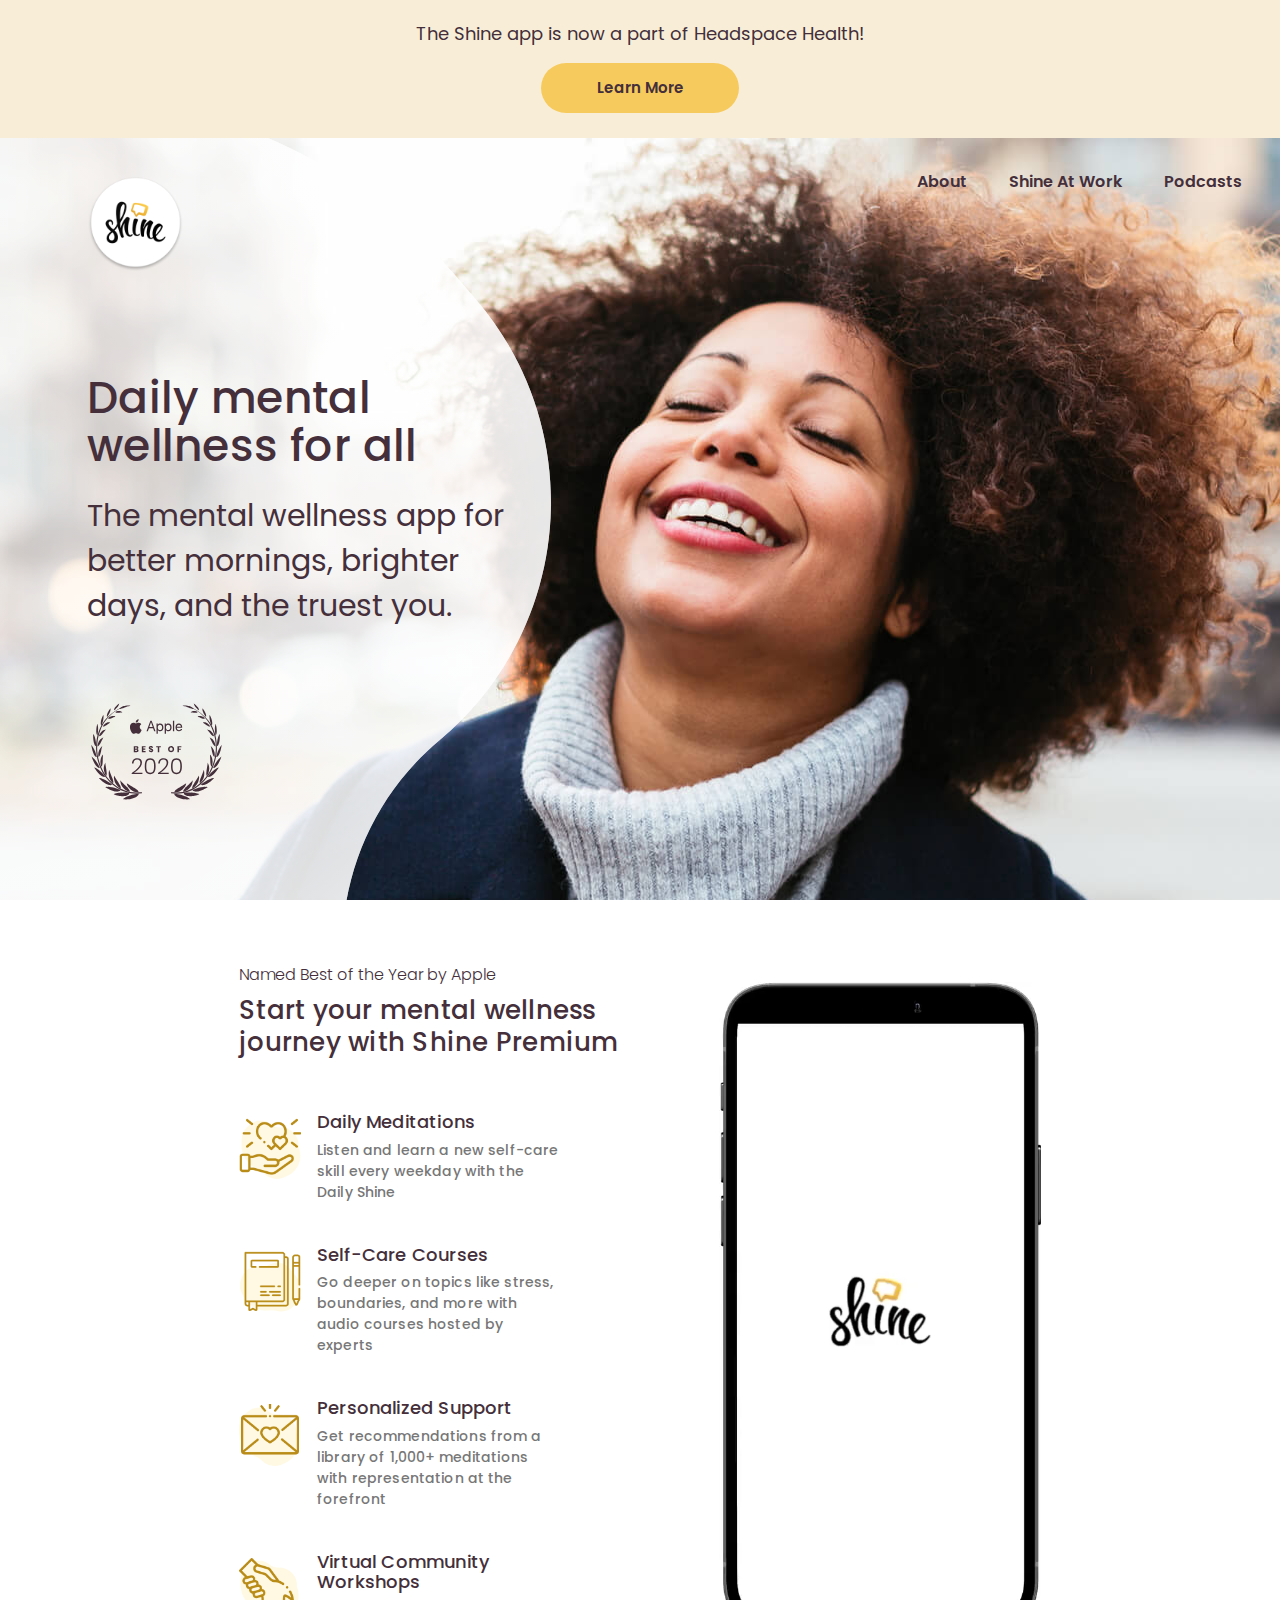
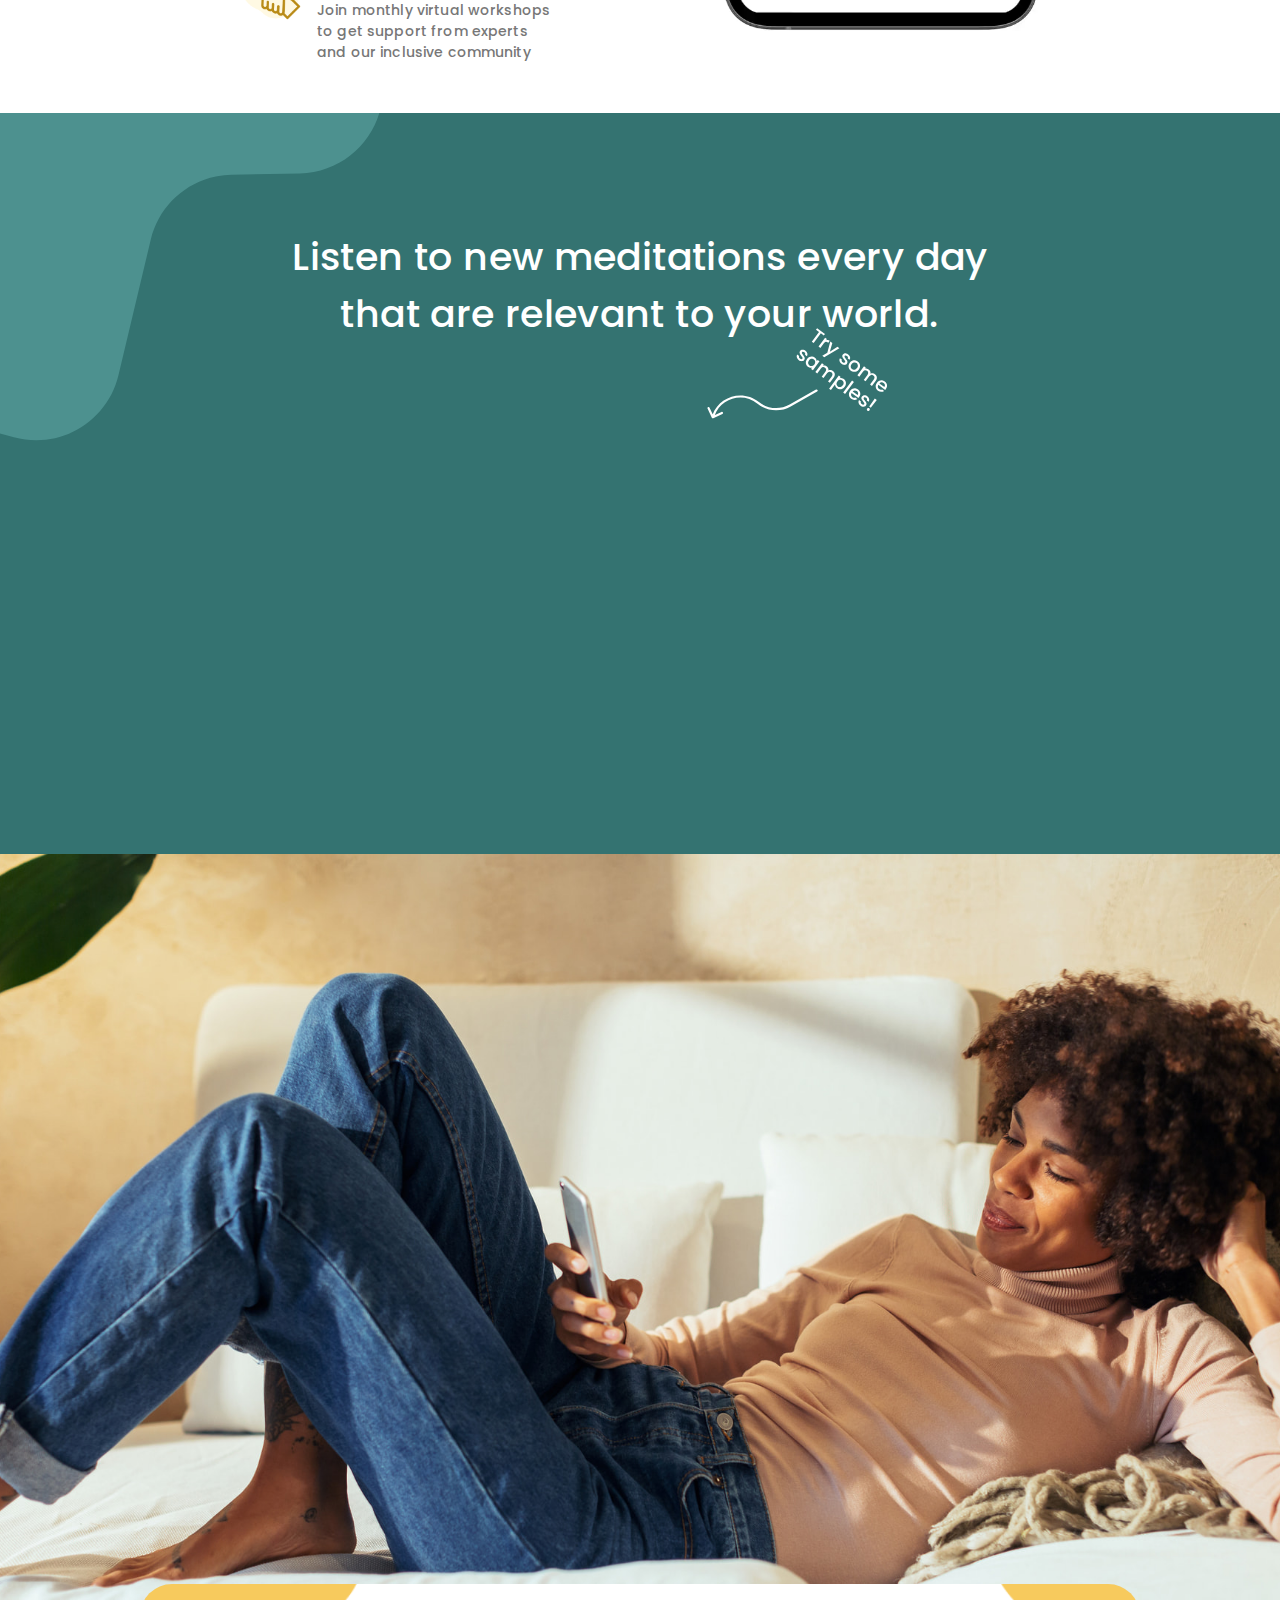
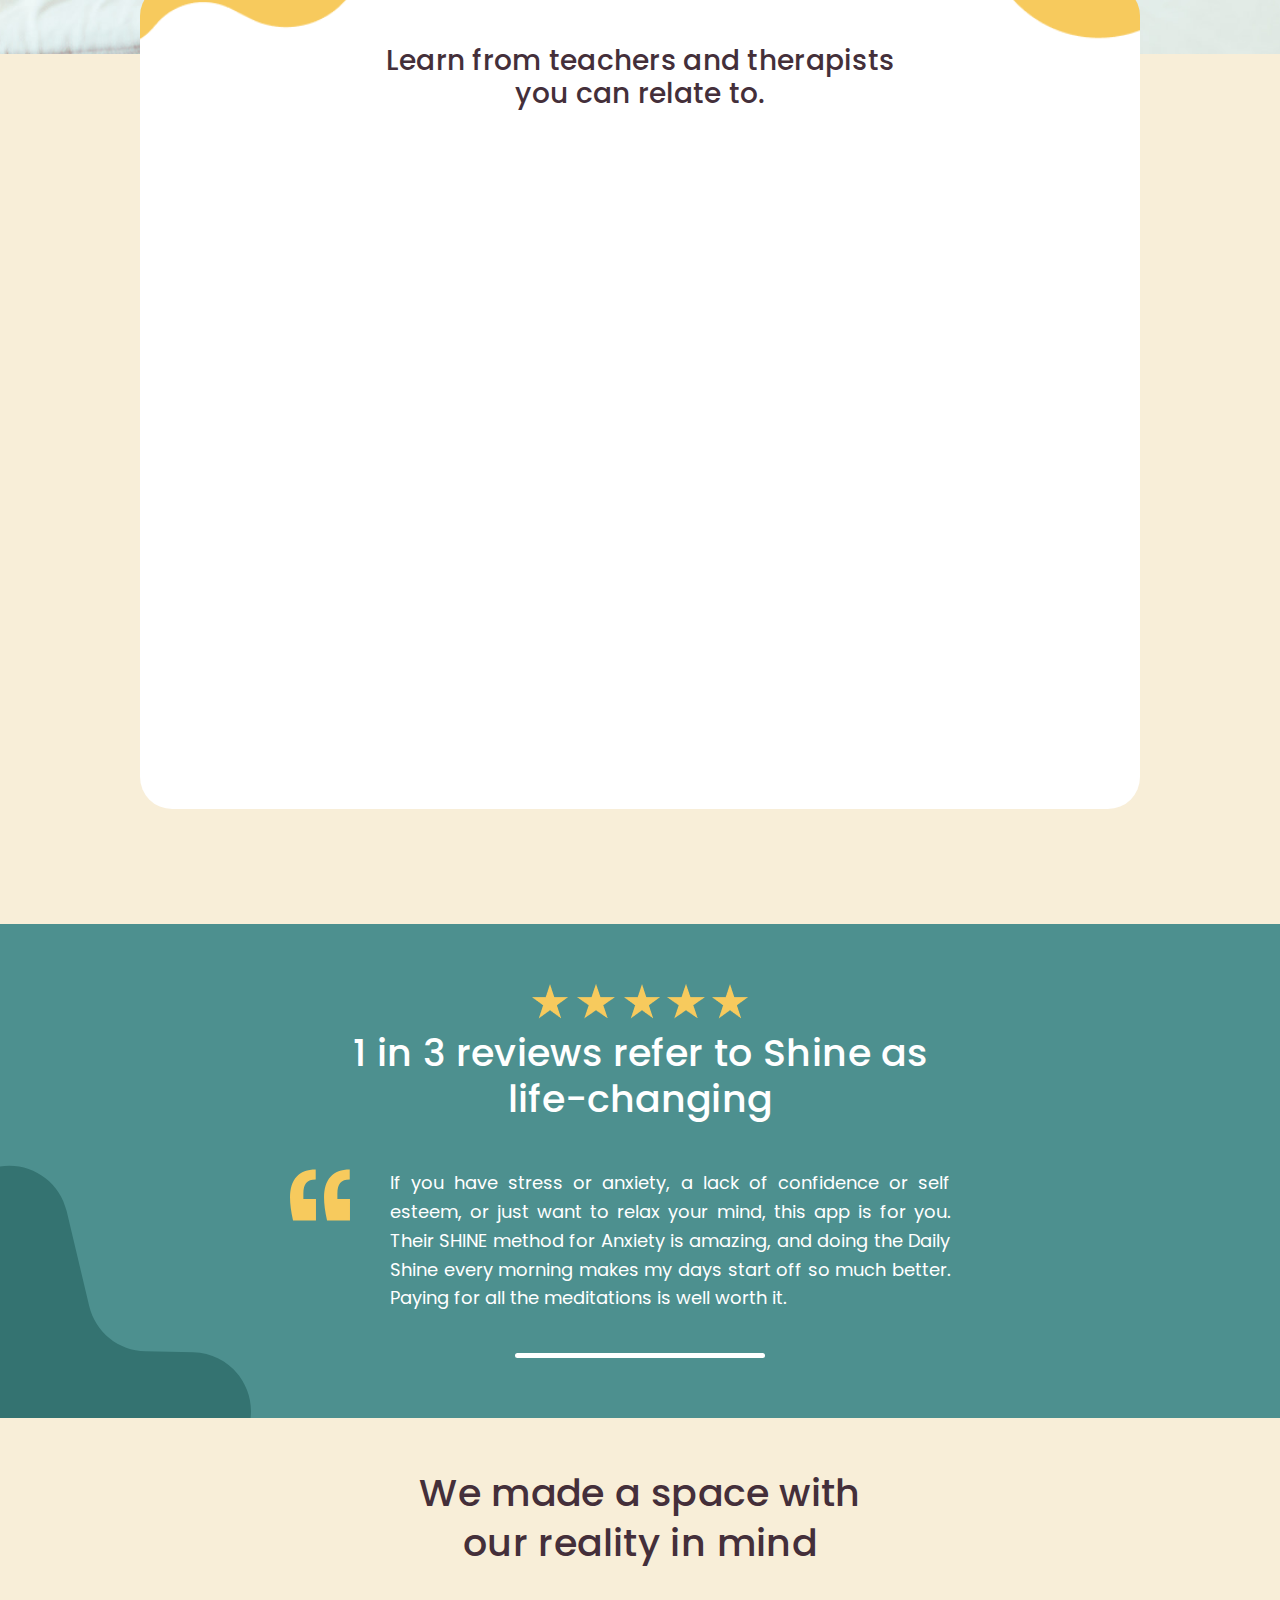
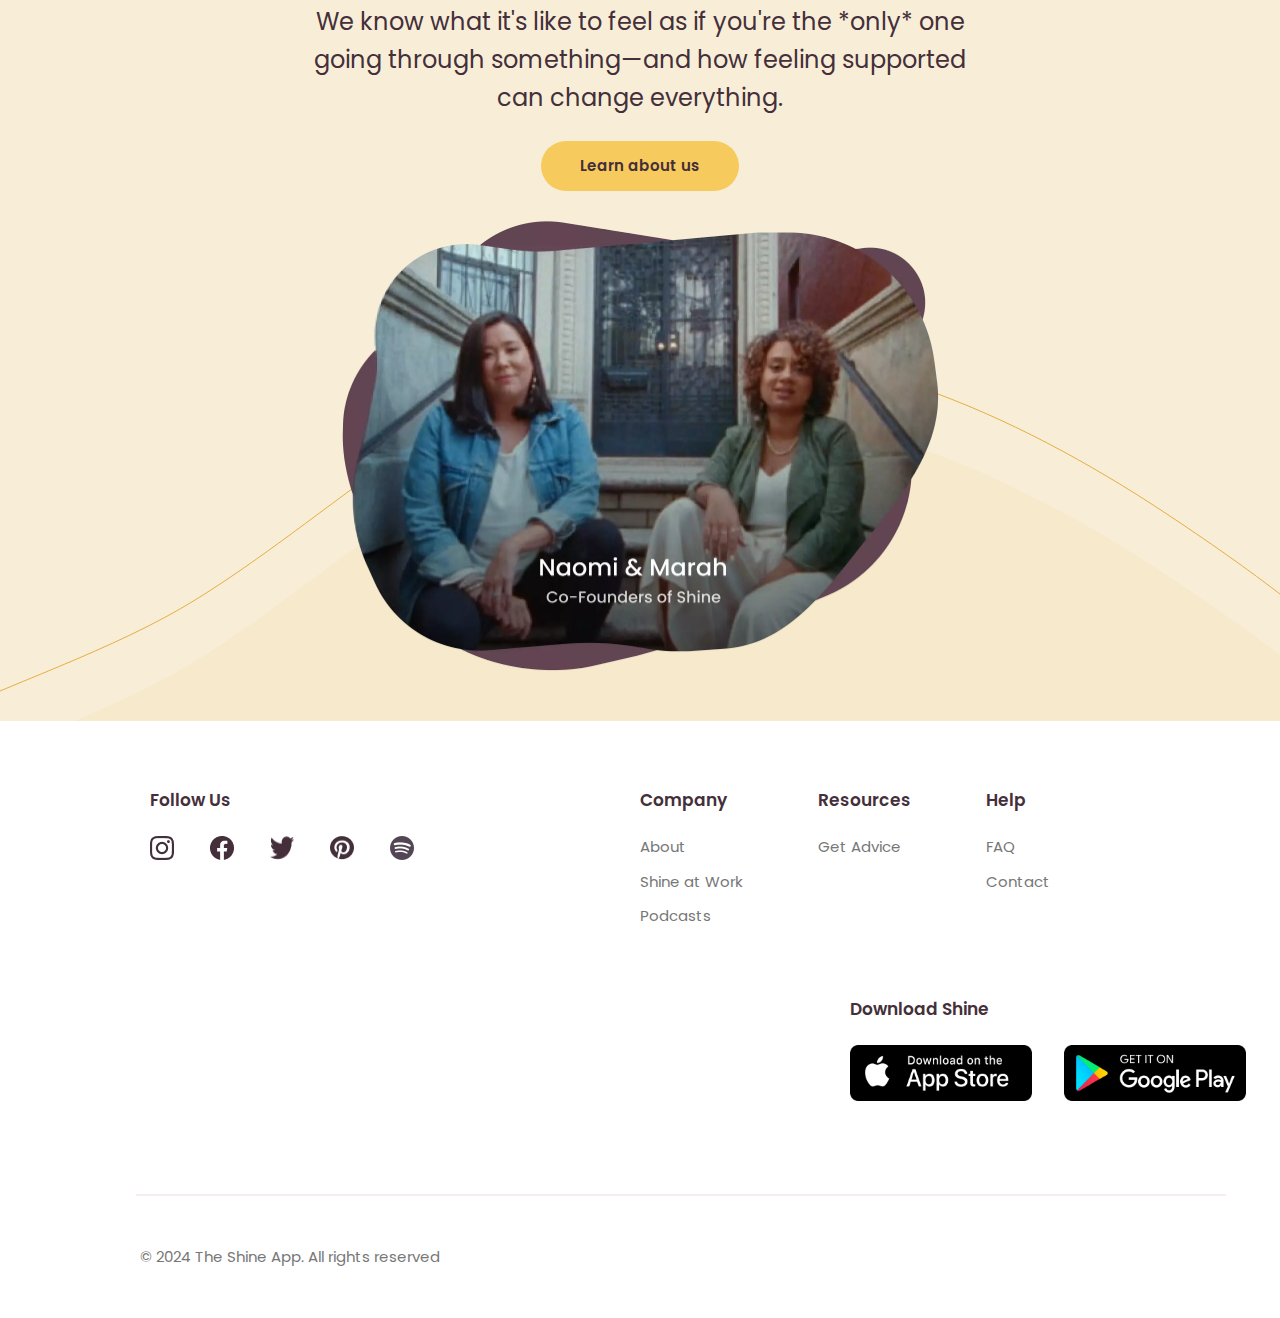
==== commit d8dfcfca: "fix mobile version" ====
--- a/index.html
+++ b/index.html
@@ -302,7 +302,7 @@
                 <div class="download-shine-btn">
                     <a href="#"><img class="download-shine-img" src="./images/apple-store-badge-with-border.png"
                             alt="apple-store-badge-with-border"></a>
-                    <a href="#"><img class="download-shine-img" src="./images/google-play-badge.png"
+                    <a href="#"><img class="download-shine-img shine-img" src="./images/google-play-badge.png"
                             alt="google-play-badge"></a>
                 </div>
             </div>
--- a/style.css
+++ b/style.css
@@ -846,7 +846,9 @@
     line-height: 22.5px;
 }
 
-
+.menu-screen-container {
+    display: none;
+}
 
 @media (max-width: 1048px) {
     .first-screen-link {
@@ -861,8 +863,8 @@
         position: fixed;
         top: 138px;
         left: -100%;
-        width: 100%;
-        height: 100%;
+        width: 100vw;
+        height: 100vh;
         background-color: rgb(248, 238, 216);
         display: flex;
         justify-content: center flex-start;
@@ -1409,6 +1411,21 @@
         margin-top: 25px;
     }
 
+    .menu-screen-container {
+        position: fixed;
+        top: 165px;
+        left: -100vw;
+        width: 100vw;
+        height: 100vh;
+        background-color: rgb(248, 238, 216);
+        display: flex;
+        justify-content: center flex-start;
+        flex-direction: column;
+        align-items: center;
+        transition: left 0.5s ease;
+        z-index: 1000;
+    }
+
     .second-screen-container {
         flex-direction: column;
         align-items: center;
@@ -1452,6 +1469,25 @@
 
     .cards-container {
         padding: 0;
+    }
+
+    .card.card:nth-of-type(3),
+    .card.card:nth-of-type(4),
+    .card.card:nth-of-type(5),
+    .card.card:nth-of-type(6),
+    .card.card:nth-of-type(7) {
+        display: none;
+    }
+
+    .card:nth-of-type(2) {
+        max-width: 171.5px;
+        margin-right: 0;
+        min-height: 212px;
+        height: 100%;
+    }
+
+    .card:nth-of-type(2)>.card-img-big {
+        max-width: 151.5px;
     }
 
     .some-samples-img {
@@ -1502,6 +1538,7 @@
 
     .chitate-text {
         padding: 40px;
+        padding-right: 28px;
         font-size: 16px;
         line-height: 28px;
         max-width: 363px;
@@ -1538,7 +1575,7 @@
     }
 
     .bottom-container {
-        margin: 25px 35px;
+        margin: 25px 34px;
     }
 
     .follow-us-container {
@@ -1575,4 +1612,8 @@
         margin: 30px;
         margin-left: 32.3px;
     }
+
+    .shine-img {
+        margin-right: 0;
+    }
 }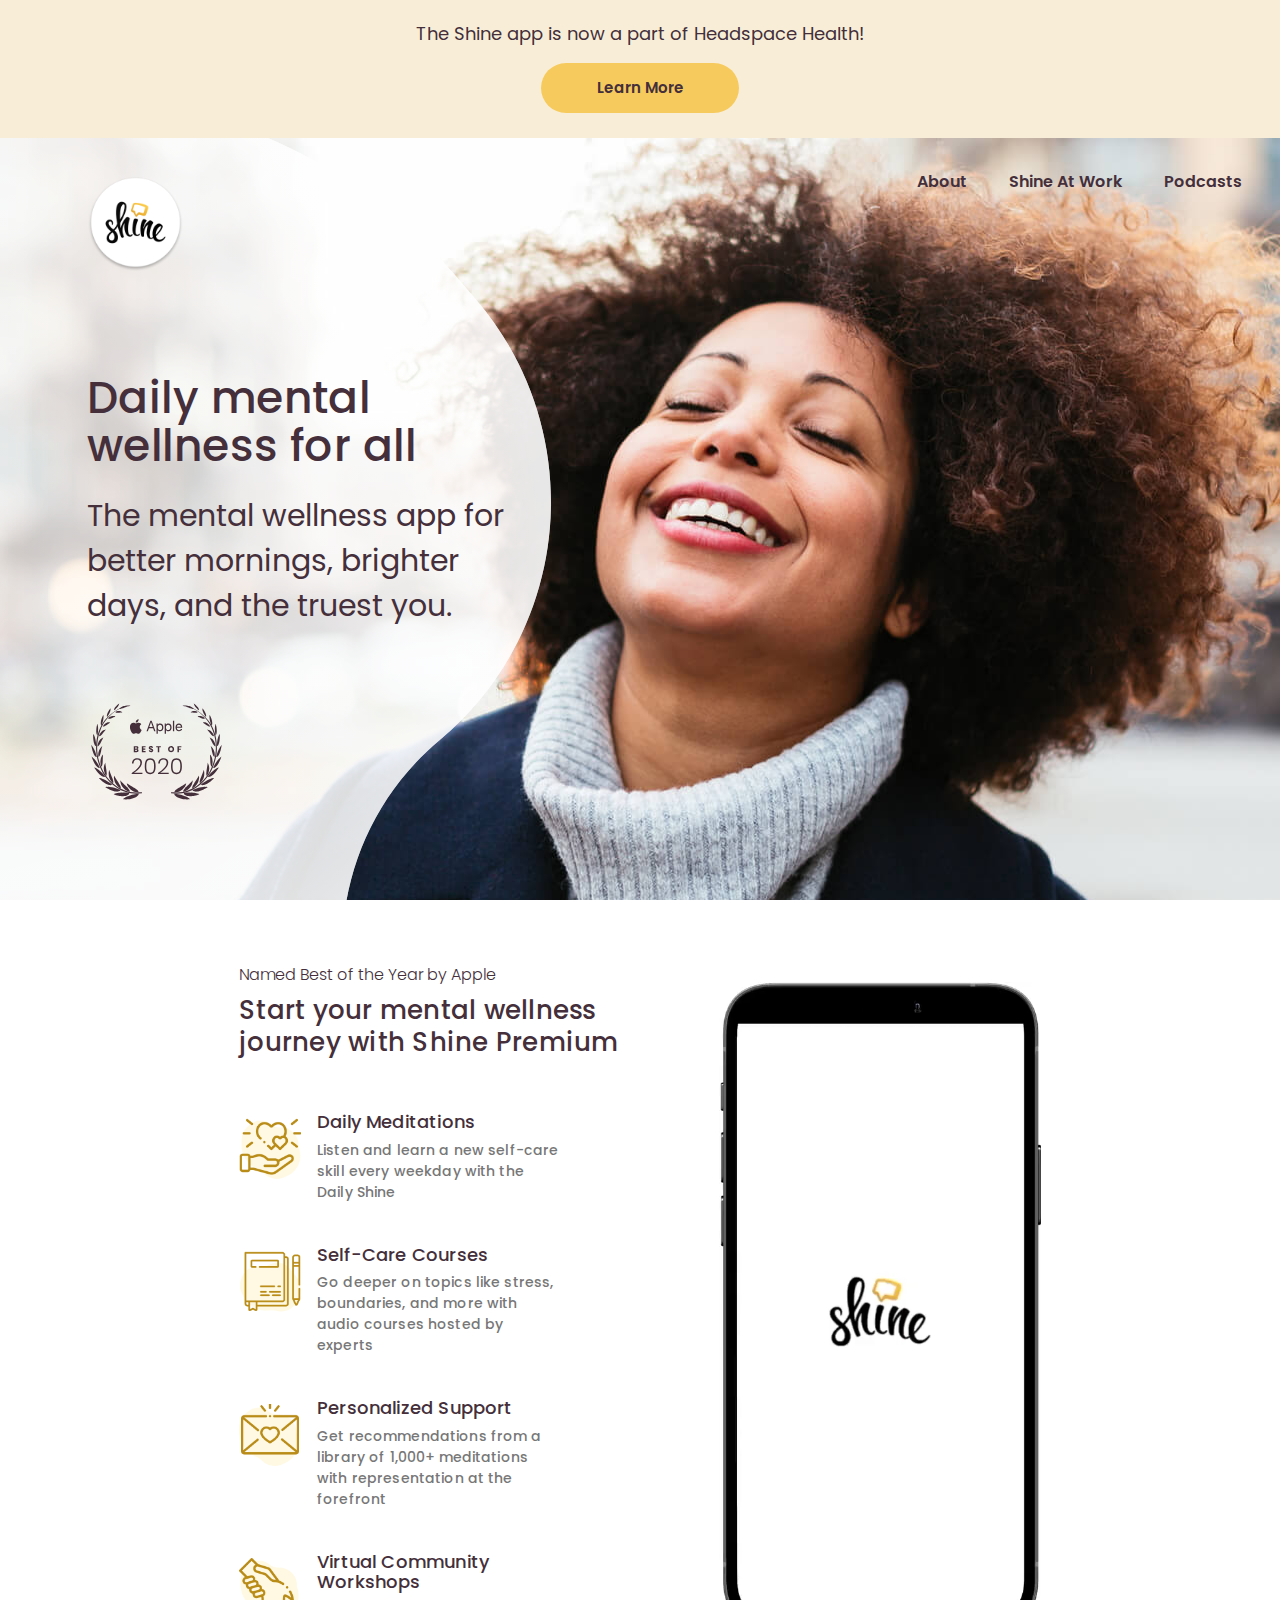
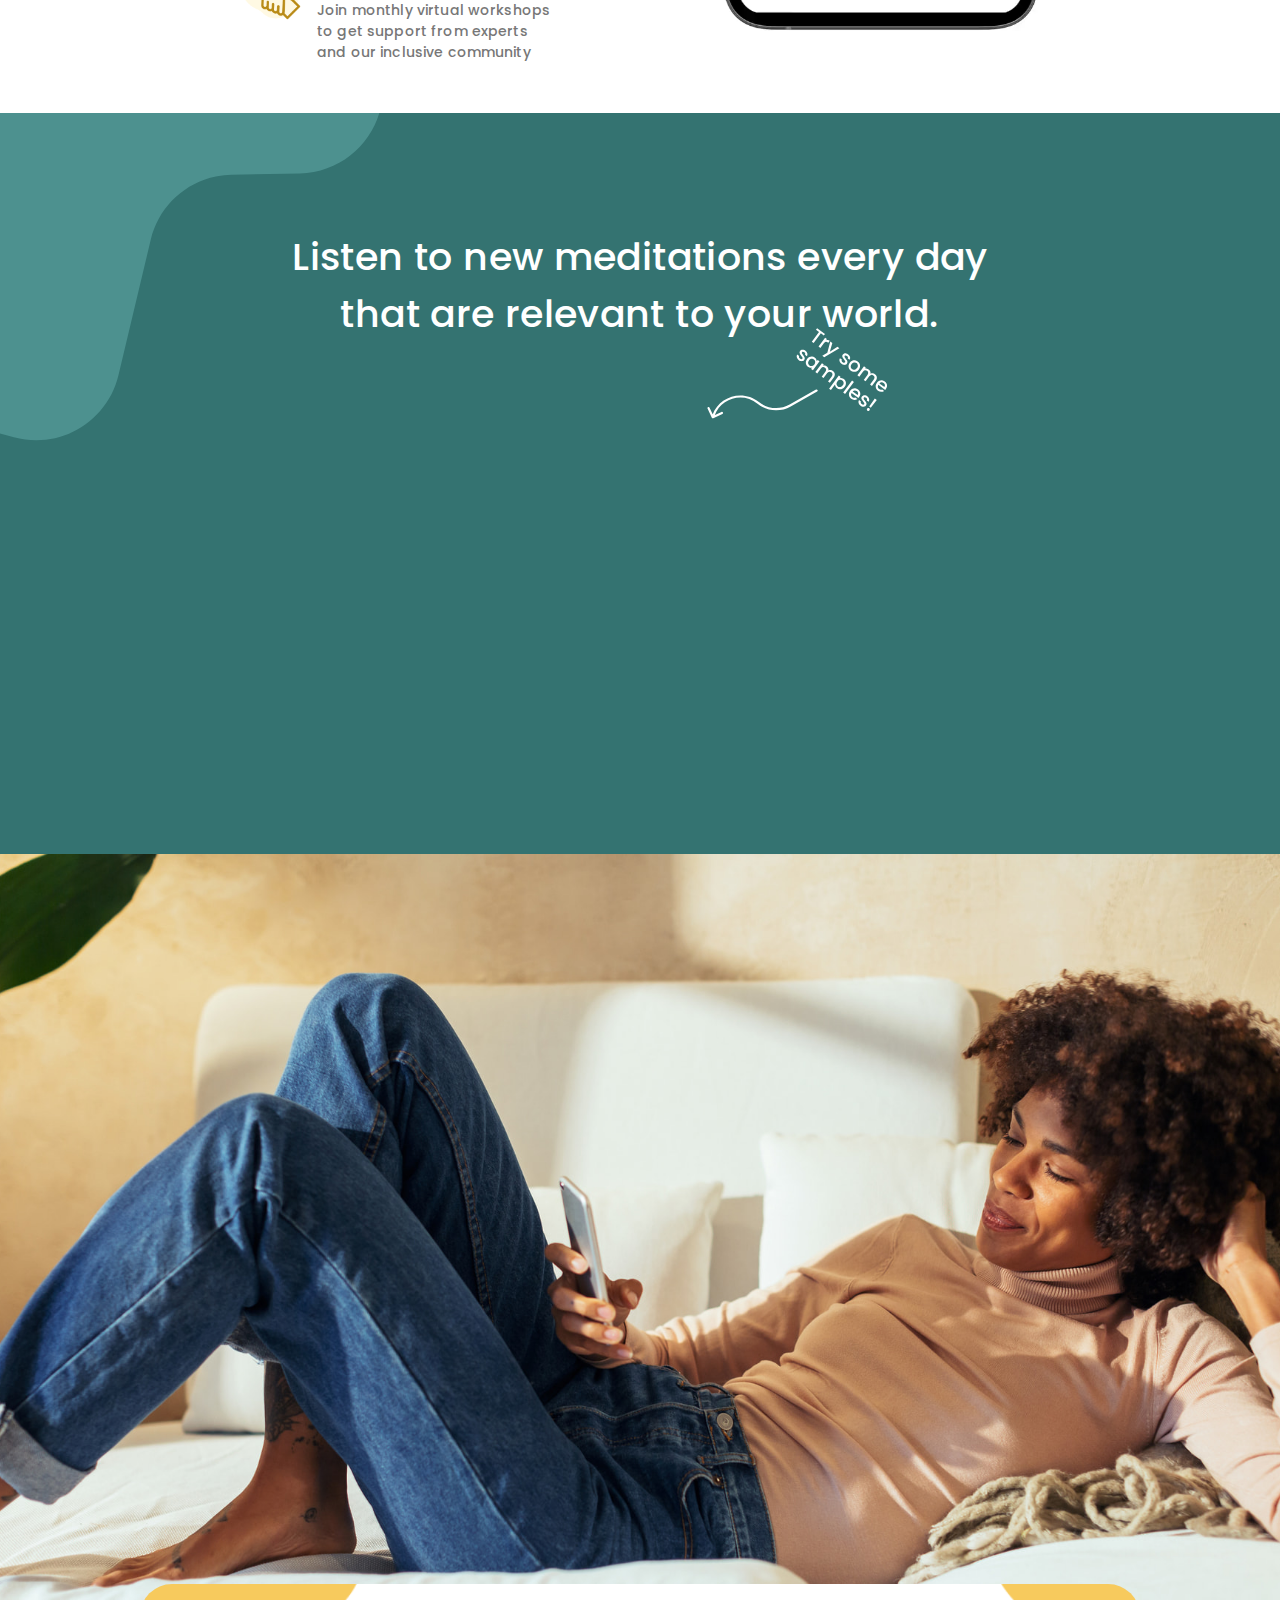
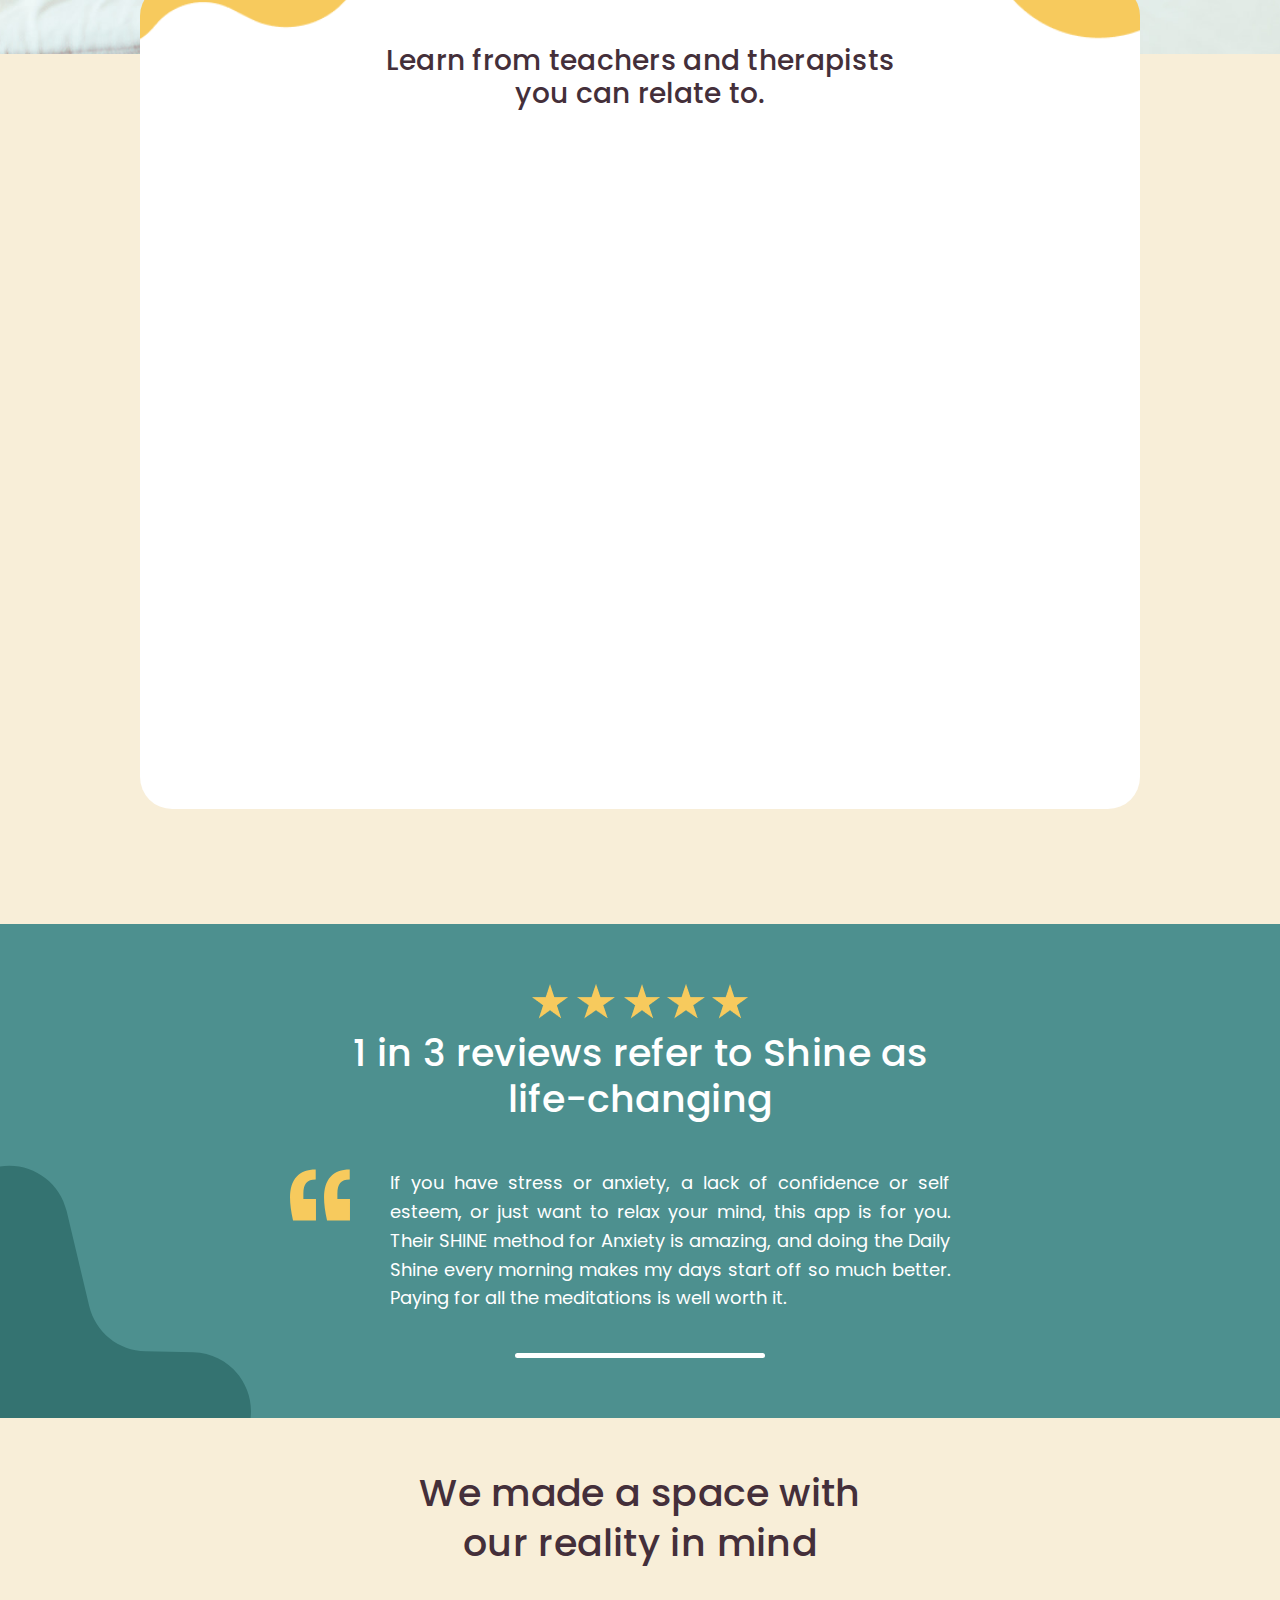
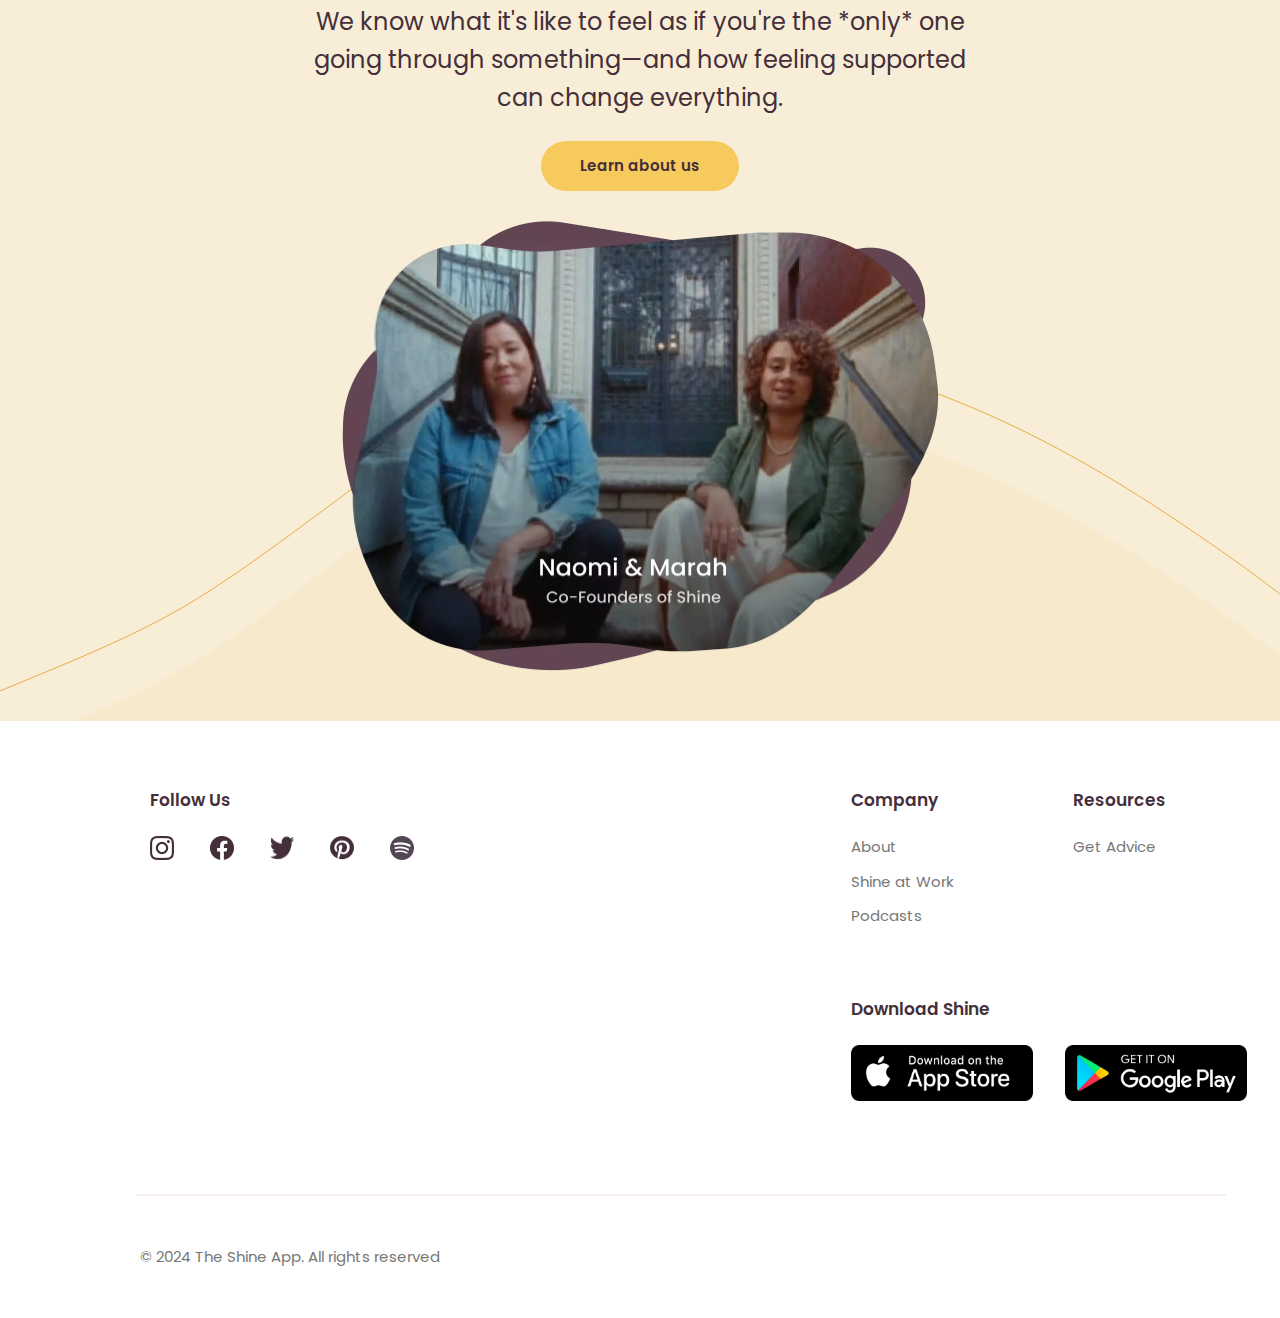
==== commit 0da457b7: "final version" ====
--- a/index.html
+++ b/index.html
@@ -273,37 +273,39 @@
         <div class="bottom-container">
             <div class="follow-us-container">
                 <p class="follow-us-title">Follow Us</p>
-                <img class="follow-us-img" src="./images/instagram-icon.jpg" alt="instagram-icon">
-                <img class="follow-us-img" src="./images/facebook-icon.jpg" alt="facebook-icon">
-                <img class="follow-us-img" src="./images/twitter-icon.jpg" alt="twitter-icon">
-                <img class="follow-us-img" src="./images/pinterest-icon.jpg" alt="pinterest-icon">
-                <img class="follow-us-img" src="./images/spotify-icon.jpg" alt="spotify-icon">
+                <a href="#"><img class="follow-us-img" src="./images/instagram-icon.jpg" alt="instagram-icon"></a>
+                <a href="#"><img class="follow-us-img" src="./images/facebook-icon.jpg" alt="facebook-icon"></a>
+                <a href="#"><img class="follow-us-img" src="./images/twitter-icon.jpg" alt="twitter-icon"></a>
+                <a href="#"><img class="follow-us-img" src="./images/pinterest-icon.jpg" alt="pinterest-icon"></a>
+                <a href="#"><img class="follow-us-img" src="./images/spotify-icon.jpg" alt="spotify-icon"></a>
             </div>
             <div class="other-info-container">
-                <div class="company-info-container">
-                    <p class="company-info-title">Company</p>
-                    <a class="company-info-link" href="#">About</a>
-                    <a class="company-info-link" href="#">Shine at Work</a>
-                    <a class="company-info-link" href="#">Podcasts</a>
-                </div>
-                <div class="resources-info-container">
-                    <p class="resources-info-title">Resources</p>
-                    <a class="resources-info-link" href="#">Get Advice</a>
-                </div>
-                <div class="help-info-container">
-                    <p class="help-info-title">Help</p>
-                    <a class="help-info-link" href="#">FAQ</a>
-                    <a class="help-info-link" href="#">Contact</a>
-                </div>
-            </div>
-            <div class="download-shine-container">
-                <p class="download-shine-title">Download Shine
-                </p>
-                <div class="download-shine-btn">
-                    <a href="#"><img class="download-shine-img" src="./images/apple-store-badge-with-border.png"
-                            alt="apple-store-badge-with-border"></a>
-                    <a href="#"><img class="download-shine-img shine-img" src="./images/google-play-badge.png"
-                            alt="google-play-badge"></a>
+                <div class="other-info-resources-and-help-container">
+                    <div class="company-info-container">
+                        <p class="company-info-title">Company</p>
+                        <a class="company-info-link" href="#">About</a>
+                        <a class="company-info-link" href="#">Shine at Work</a>
+                        <a class="company-info-link" href="#">Podcasts</a>
+                    </div>
+                    <div class="resources-info-container">
+                        <p class="resources-info-title">Resources</p>
+                        <a class="resources-info-link" href="#">Get Advice</a>
+                    </div>
+                    <div class="help-info-container">
+                        <p class="help-info-title">Help</p>
+                        <a class="help-info-link" href="#">FAQ</a>
+                        <a class="help-info-link" href="#">Contact</a>
+                    </div>
+                </div>
+                <div class="download-shine-container">
+                    <p class="download-shine-title">Download Shine
+                    </p>
+                    <div class="download-shine-btn">
+                        <a href="#"><img class="download-shine-img" src="./images/apple-store-badge-with-border.png"
+                                alt="apple-store-badge-with-border"></a>
+                        <a href="#"><img class="download-shine-img shine-img" src="./images/google-play-badge.png"
+                                alt="google-play-badge"></a>
+                    </div>
                 </div>
             </div>
         </div>
--- a/style.css
+++ b/style.css
@@ -640,23 +640,17 @@
     height: 450.5px;
 }
 
-.footer-container {
-    background-color: rgb(255, 255, 255);
-}
-
 .bottom-container {
+    display: flex;
+    justify-content: flex-start;
     margin: 50px 150px;
-    display: flex;
-    flex-direction: row;
-    flex-wrap: wrap;
-}
-
-.follow-us-container {
-    width: 100%;
-    max-width: 701px;
-}
-
-.follow-us-title {
+}
+
+.follow-us-title,
+.company-info-title,
+.resources-info-title,
+.help-info-title,
+.download-shine-title {
     color: rgb(68, 47, 58);
     font-size: 17px;
     font-style: normal;
@@ -667,49 +661,9 @@
     width: 701px;
 }
 
-.follow-us-img {
-    width: 24px;
-    height: 24px;
-    margin-right: 32px;
-}
-
-.other-info-container {
-    display: flex;
-    flex-direction: row;
-    max-width: 850px;
-    width: 100%;
-}
-
-.follow-us-container,
-.other-info-container {
-    flex: 1;
-    /* Забезпечує рівний поділ простору між цими блоками */
-    min-width: 300px;
-    /* Мінімальна ширина, щоб блоки не зламувалися на дуже малих екранах*/
-}
-
-.company-info-container,
-.resources-info-container,
-.help-info-container {
-    display: flex;
-    flex-direction: column;
-}
-
-.company-info-container {
-    width: 221.5px;
-}
-
-.company-info-title {
-    color: rgb(68, 47, 58);
-    font-size: 17px;
-    font-style: normal;
-    font-weight: 600;
-    line-height: 24px;
-    margin-top: 17px;
-    margin-bottom: 24px;
-}
-
-.company-info-link {
+.company-info-link,
+.resources-info-link,
+.help-info-link {
     color: rgb(119, 119, 119);
     cursor: pointer;
     font-size: 15px;
@@ -724,94 +678,56 @@
     margin-bottom: 12px;
 }
 
-.company-info-link:hover {
-    color: rgb(68, 47, 58);
-    text-decoration: underline;
-}
-
-.resources-info-container {
-    width: 209px;
-}
-
-.resources-info-title {
-    color: rgb(68, 47, 58);
-    font-size: 17px;
-    font-style: normal;
-    font-weight: 600;
-    line-height: 24px;
-    margin-top: 17px;
-    margin-bottom: 24px;
-}
-
-.resources-info-link {
-    color: rgb(119, 119, 119);
-    cursor: pointer;
-    font-size: 15px;
-    font-style: normal;
-    font-weight: 400;
-    line-height: 22.5px;
-    text-align: left;
-    text-decoration-color: rgb(119, 119, 119);
-    text-decoration-line: none;
-    text-decoration-style: solid;
-    text-decoration-thickness: auto;
-    margin-bottom: 12px;
-}
-
-.resources-info-link:hover {
-    color: rgb(68, 47, 58);
-    text-decoration: underline;
-}
-
-.help-info-container {
-    width: 180px;
-}
-
-.help-info-title {
-    color: rgb(68, 47, 58);
-    font-size: 17px;
-    font-style: normal;
-    font-weight: 600;
-    line-height: 24px;
-    margin-top: 17px;
-    margin-bottom: 24px;
-}
-
-.help-info-link {
-    color: rgb(119, 119, 119);
-    cursor: pointer;
-    font-size: 15px;
-    font-style: normal;
-    font-weight: 400;
-    line-height: 22.5px;
-    text-align: left;
-    text-decoration-color: rgb(119, 119, 119);
-    text-decoration-line: none;
-    text-decoration-style: solid;
-    text-decoration-thickness: auto;
-    margin-bottom: 12px;
-}
-
+.company-info-link:hover,
+.resources-info-link:hover,
 .help-info-link:hover {
     color: rgb(68, 47, 58);
     text-decoration: underline;
 }
 
+.follow-us-img {
+    width: 24px;
+    height: 24px;
+    margin-right: 32px;
+}
+
+.other-info-container {
+    display: flex;
+    flex-direction: column;
+    width: 850px;
+}
+
+.other-info-resources-and-help-container {
+    display: flex;
+    flex-direction: row;
+}
+
+.company-info-container {
+    display: flex;
+    flex-direction: column;
+    width: 221.5px;
+    /* margin-right: 100px; */
+}
+
+.resources-info-container {
+    display: flex;
+    flex-direction: column;
+    width: 209px;
+}
+
+.help-info-container {
+    display: flex;
+    flex-direction: column;
+    width: 180px;
+}
+
 .download-shine-container {
-    /* width: 850px; */
-    width: 100%;
     margin: 40px 0;
-    margin-left: 700px;
-}
-
-.download-shine-title {
-    color: rgb(68, 47, 58);
-    font-size: 17px;
-    font-style: normal;
-    font-weight: 600;
-    line-height: 24px;
-    margin-top: 17px;
-    margin-bottom: 24px;
+}
+
+.download-shine-btn {
+    display: flex;
+    flex-direction: row;
 }
 
 .download-shine-img {
@@ -820,11 +736,6 @@
     margin-right: 32px;
 }
 
-.download-shine-btn {
-    display: flex;
-    flex-direction: row;
-}
-
 .line-bottom {
     border: 1px solid rgb(247, 237, 240);
     width: 85%;
@@ -862,7 +773,7 @@
     .menu-screen-container {
         position: fixed;
         top: 138px;
-        left: -100%;
+        left: -100vw;
         width: 100vw;
         height: 100vh;
         background-color: rgb(248, 238, 216);
@@ -948,10 +859,6 @@
         margin-right: 220px;
     }
 
-    .download-shine-container {
-        margin-left: 360px;
-    }
-
     .bottom-container {
         margin: 50px 80px;
     }
@@ -1109,6 +1016,7 @@
 
     .bottom-container {
         margin: 30px 50px;
+        flex-direction: column;
     }
 
     .other-info-container {
@@ -1116,6 +1024,11 @@
         flex-wrap: wrap;
         max-width: 618px;
         width: 100%;
+    }
+
+    .other-info-resources-and-help-container {
+        flex-wrap: wrap;
+        width: 618px;
     }
 
     .follow-us-container {
@@ -1479,6 +1392,17 @@
         display: none;
     }
 
+    .card:nth-of-type(1) {
+        max-width: 171.5px;
+        margin-left: 0;
+        min-height: 212px;
+        height: 100%;
+    }
+
+    .card:nth-of-type(1)>.card-img-big {
+        max-width: 151.5px;
+    }
+
     .card:nth-of-type(2) {
         max-width: 171.5px;
         margin-right: 0;
@@ -1538,7 +1462,8 @@
 
     .chitate-text {
         padding: 40px;
-        padding-right: 28px;
+        padding-left: 15px;
+        padding-right: 0;
         font-size: 16px;
         line-height: 28px;
         max-width: 363px;
@@ -1578,6 +1503,10 @@
         margin: 25px 34px;
     }
 
+    .other-info-resources-and-help-container {
+        flex-direction: column;
+    }
+
     .follow-us-container {
         max-width: 377px;
         width: 100%;
